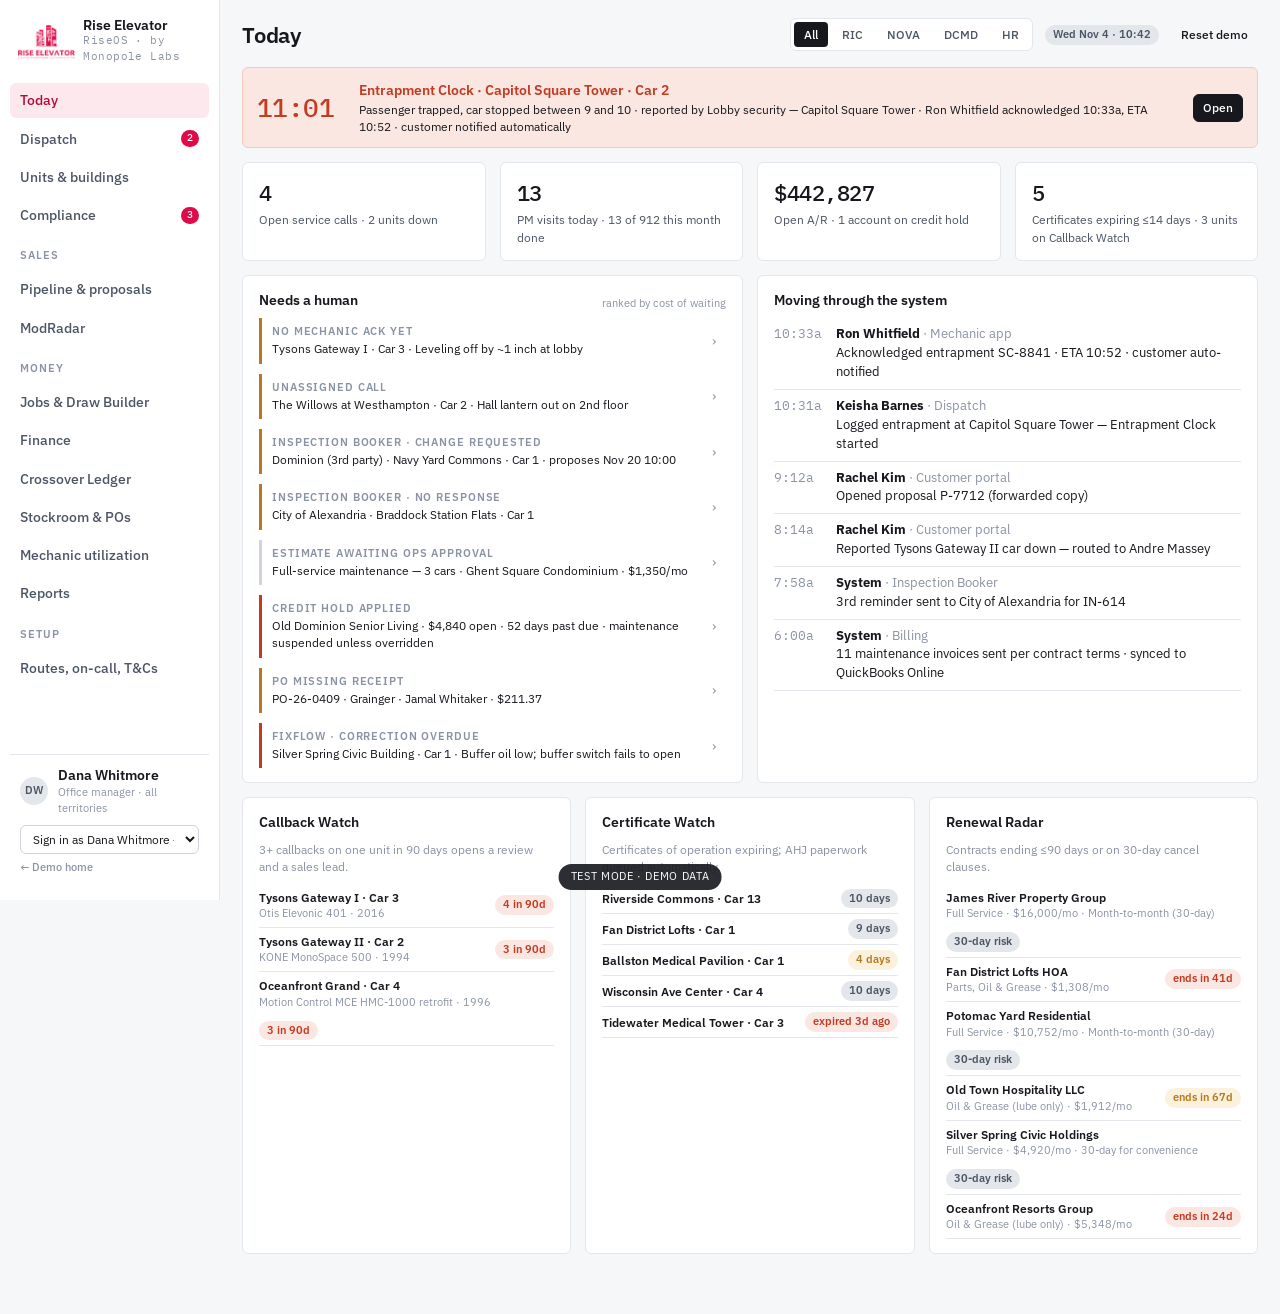
==== backoffice.html @ f3f16a71 "RiseOS demo v2 — Monopole Labs sales demo for Rise Elevator Co-Authored-By: Claude Fable 5.1 <norepl" ====
<!doctype html>
<html lang="en"><head><meta charset="utf-8"><meta name="viewport" content="width=device-width,initial-scale=1,viewport-fit=cover"><meta name="robots" content="noindex,nofollow">
<title>Rise Elevator · Office</title>
<link rel="stylesheet" href="https://fonts.googleapis.com/css2?family=IBM+Plex+Sans:wght@400;500;600&family=IBM+Plex+Mono:wght@400;500&display=swap">
<link rel="stylesheet" href="assets/ui.css">
<style>
/* Layout: left rail + content column. Territory color stripes tell staff whose work they're looking at. */
.app{display:grid;grid-template-columns:220px 1fr;min-height:100%}
.rail{background:var(--panel);border-right:1px solid var(--line);padding:14px 10px;position:sticky;top:0;height:100vh;overflow:auto;display:flex;flex-direction:column;gap:4px}
.rail .logo{display:flex;align-items:center;gap:8px;padding:4px 8px 14px}
.rail .logo img{height:34px}
.rail a{display:flex;align-items:center;gap:8px;padding:7px 10px;border-radius:var(--r);color:var(--ink-2);text-decoration:none;font-weight:500}
.rail a.on{background:var(--brand-soft);color:var(--brand-ink)}
.rail a:hover{background:var(--bg)}
.rail .sec{padding:12px 10px 4px}
.rail .badge{margin-left:auto;background:var(--brand);color:#fff;font-size:10px;padding:1px 6px;border-radius:999px;font-family:var(--mono)}
.rail .me{margin-top:auto;padding:10px;border-top:1px solid var(--line)}
.main{padding:18px max(22px,env(safe-area-inset-right,0px)) 60px 22px;min-width:0}
.top{display:flex;align-items:center;gap:12px;margin-bottom:16px;flex-wrap:wrap}
.top h1{margin-right:auto}
.scope{display:flex;gap:4px;background:var(--panel);border:1px solid var(--line);border-radius:var(--r);padding:3px}
.scope button{border:0;background:none;padding:4px 10px;border-radius:4px;color:var(--ink-2);font-size:12px;font-weight:500}
.scope button.on{background:var(--ink);color:#fff}
.view{display:none}.view.on{display:block}
.alert{display:flex;gap:12px;align-items:center;padding:12px 14px;border-radius:var(--r);background:var(--bad-soft);border:1px solid #F3C9BF}
.alert .clock{font-family:var(--mono);font-size:26px;font-weight:500;color:var(--bad);letter-spacing:-.02em;min-width:90px}
.board{display:grid;grid-template-columns:repeat(4,minmax(0,1fr));gap:12px}
@media(max-width:1100px){.board{grid-template-columns:repeat(2,minmax(0,1fr))}}
.col h4{font-size:12px;text-transform:uppercase;letter-spacing:.06em;color:var(--ink-3);margin-bottom:8px;display:flex;justify-content:space-between}
.call{background:var(--panel);border:1px solid var(--line);border-radius:var(--r);padding:10px 12px;margin-bottom:8px;cursor:pointer}
.call:hover{border-color:var(--ink-3)}
.call .t{font-weight:600;margin:2px 0}
.call.new{animation:pop .5s ease}
@keyframes pop{from{transform:scale(.97);background:var(--brand-soft)}}
.cal{display:grid;grid-template-columns:140px repeat(5,1fr);border:1px solid var(--line);border-radius:var(--r);overflow:hidden;background:var(--panel);font-size:12px}
.cal>div{padding:8px;border-bottom:1px solid var(--line);border-right:1px solid var(--line);min-height:54px}
.cal .hd{background:var(--bg);font-weight:600;color:var(--ink-2)}
.cal .mech{font-weight:600}
.cal .job{display:block;border-radius:4px;padding:3px 6px;margin-bottom:3px;font-size:11px;color:#fff;background:var(--info);white-space:nowrap;overflow:hidden;text-overflow:ellipsis}
.cal .job.pm{background:var(--nova)}.cal .job.cb{background:var(--bad)}.cal .job.mod{background:var(--dcmd)}.cal .job.pto{background:var(--line-2);color:var(--ink-2)}.cal .job.insp{background:var(--warn)}
/* month view */
.mcal{display:grid;grid-template-columns:repeat(7,1fr);gap:4px}
.mcal .dh{font-size:11px;text-transform:uppercase;letter-spacing:.06em;color:var(--ink-3);text-align:center;padding:4px 0}
.mcal .dy{background:var(--panel);border:1px solid var(--line);border-radius:4px;min-height:84px;padding:5px 6px;font-size:11px;cursor:pointer}
.mcal .dy.x{background:transparent;border-color:transparent}
.mcal .dy.today{border-color:var(--brand)}
.mcal .dy .n{font-family:var(--mono);color:var(--ink-3);margin-bottom:3px}
.mcal .dy.sel{box-shadow:0 0 0 2px var(--brand)}
.mcal .ct{display:flex;gap:3px;flex-wrap:wrap}
.mcal .ct span{padding:1px 5px;border-radius:3px;color:#fff;background:var(--nova)}
.mcal .ct span.insp{background:var(--warn)}.mcal .ct span.cb{background:var(--bad)}.mcal .ct span.job{background:var(--dcmd)}
.util td .bar{min-width:90px}
.ledger td.cross{background:var(--warn-soft)}
.score{display:inline-block;min-width:36px;text-align:center;font-family:var(--mono);font-weight:500;padding:2px 6px;border-radius:4px;background:var(--line)}
.score.hi{background:var(--bad-soft);color:var(--bad)}.score.md{background:var(--warn-soft);color:var(--warn)}
.feed li{display:grid;grid-template-columns:52px 1fr;gap:10px;padding:7px 0;border-bottom:1px solid var(--line);font-size:13px}
.feed{list-style:none;margin:0;padding:0}
.sig{font-family:var(--mono);font-size:11px}
.split{display:flex;gap:6px;flex-wrap:wrap}
.split span{font-size:11px;padding:2px 6px;border-radius:4px;background:var(--line)}
.ro{opacity:.55;pointer-events:none}
.q{background:var(--panel);border:1px dashed var(--line-2);border-radius:var(--r);padding:12px;text-align:center;color:var(--ink-3);font-size:13px}
.pipe{display:grid;grid-template-columns:repeat(5,minmax(0,1fr));gap:10px}
@media(max-width:1100px){.pipe{grid-template-columns:repeat(2,minmax(0,1fr))}}
.lead{background:var(--panel);border:1px solid var(--line);border-radius:var(--r);padding:9px 11px;margin-bottom:7px;font-size:12.5px}
.tracklist li{display:grid;grid-template-columns:110px 1fr;gap:8px;font-size:12.5px;padding:4px 0}
.tracklist{list-style:none;padding:0;margin:0}
.phone-chip{font-family:var(--mono);font-size:12px}
.hamb{display:none}
@media(max-width:860px){.app{grid-template-columns:1fr}.rail{position:fixed;left:-240px;width:230px;transition:.2s;z-index:40}.rail.open{left:0}.hamb{display:inline-flex}.main{padding-left:max(16px,env(safe-area-inset-left,0px))}}
</style></head><body>
<div class="app">
<nav class="rail" id="rail">
  <div class="logo"><img src="assets/rise-logo.png" alt="Rise Elevator"><div><div style="font-weight:600;line-height:1.1">Rise Elevator</div><div class="monopole">RiseOS · by Monopole Labs</div></div></div>
  <a href="#today" data-v="today">Today</a>
  <a href="#dispatch" data-v="dispatch">Dispatch <span class="badge" id="b-dispatch"></span></a>
  <a href="#service" data-v="service">Units & buildings</a>
  <a href="#compliance" data-v="compliance">Compliance <span class="badge" id="b-comp"></span></a>
  <div class="sec eyebrow">Sales</div>
  <a href="#sales" data-v="sales">Pipeline & proposals</a>
  <a href="#modradar" data-v="modradar">ModRadar</a>
  <div class="sec eyebrow">Money</div>
  <a href="#projects" data-v="projects">Jobs & Draw Builder</a>
  <a href="#finance" data-v="finance">Finance</a>
  <a href="#crossover" data-v="crossover">Crossover Ledger</a>
  <a href="#stockroom" data-v="stockroom">Stockroom & POs</a>
  <a href="#utilization" data-v="utilization">Mechanic utilization</a>
  <a href="#reports" data-v="reports">Reports</a>
  <div class="sec eyebrow">Setup</div>
  <a href="#settings" data-v="settings">Routes, on-call, T&amp;Cs</a>
  <div class="me"><div class="row"><span class="avatar" id="me-av">DW</span><div class="grow"><div style="font-weight:600" id="me-name">Dana Whitmore</div><div class="xs faint" id="me-role">Office manager · all territories</div></div></div>
    <select id="me-sel" style="margin-top:8px;font-size:12px;padding:5px 8px"></select>
    <a href="index.html" class="xs" style="padding:6px 0 0;color:var(--ink-3)">← Demo home</a>
  </div>
</nav>
<main class="main">
  <div class="top">
    <button class="btn sm hamb" onclick="document.getElementById('rail').classList.toggle('open')">☰</button>
    <h1 id="title">Today</h1>
    <div class="scope" id="scope"></div>
    <span class="pill" id="clock">Wed Nov 4 · 10:42</span>
    <button class="btn sm ghost" onclick="RISE.reset();location.reload()" title="Reset demo data">Reset demo</button>
  </div>
  <section class="view" id="v-today"></section>
  <section class="view" id="v-dispatch"></section>
  <section class="view" id="v-service"></section>
  <section class="view" id="v-compliance"></section>
  <section class="view" id="v-sales"></section>
  <section class="view" id="v-modradar"></section>
  <section class="view" id="v-projects"></section>
  <section class="view" id="v-finance"></section>
  <section class="view" id="v-crossover"></section>
  <section class="view" id="v-stockroom"></section>
  <section class="view" id="v-utilization"></section>
  <section class="view" id="v-reports"></section>
  <section class="view" id="v-settings"></section>
</main>
</div>
<div class="testmode">Test mode · demo data</div>
<div class="toast" id="toast"></div>
<div id="modal"></div>
<script src="assets/data.js"></script>
<script>
(function(){
var db=RISE.db, $=function(s){return document.querySelector(s)}, money=RISE.money, fd=RISE.fmtDate, ft=RISE.fmtTime;
var me=db.office[2], scope='ALL';
function esc(s){return String(s==null?'':s).replace(/[&<>"]/g,function(c){return{'&':'&amp;','<':'&lt;','>':'&gt;','"':'&quot;'}[c]})}
function toast(m){var t=$('#toast');t.textContent=m;t.classList.add('show');clearTimeout(t._x);t._x=setTimeout(function(){t.classList.remove('show')},2600)}
function tp(id){return '<span class="pill '+id+'">'+id+'</span>'}
function inScope(t){ if(me.scope!=='ALL' && me.scope.indexOf(t)<0) return false; return scope==='ALL'||scope===t }
function allowed(){ return me.scope==='ALL'?db.territories.map(function(t){return t.id}):me.scope }
function mech(id){var m=RISE.mech(id);return m?m.name:'Unassigned'}
function ulabel(id){return RISE.unitLabel(id)}
function pri(p){return p==='entrapment'?'<span class="pill bad">Entrapment</span>':p==='down'?'<span class="pill warn">Unit down</span>':'<span class="pill">Routine</span>'}
function modal(html){$('#modal').innerHTML='<div class="modal-bg" onclick="if(event.target===this)closeModal()"><div class="modal">'+html+'</div></div>'}
window.closeModal=function(){$('#modal').innerHTML=''};

/* ---------- user + scope ---------- */
function renderMe(){
  var s=$('#me-sel'); s.innerHTML=db.office.map(function(u){return '<option value="'+u.id+'"'+(u.id===me.id?' selected':'')+'>Sign in as '+esc(u.name)+' — '+esc(u.role)+'</option>'}).join('');
  s.onchange=function(){me=RISE.user(this.value);scope='ALL';renderMe();renderAll()};
  $('#me-av').textContent=me.name.split(' ').map(function(x){return x[0]}).join('');$('#me-name').textContent=me.name;
  $('#me-role').textContent=me.role+' · '+(me.scope==='ALL'?'all territories':me.scope.join(', ')+' only');
  var sc=$('#scope'); var ts=allowed();
  sc.innerHTML=(ts.length>1?'<button class="'+(scope==='ALL'?'on':'')+'" data-s="ALL">All</button>':'')+ts.map(function(t){return '<button class="'+(scope===t?'on':'')+'" data-s="'+t+'">'+t+'</button>'}).join('');
  sc.querySelectorAll('button').forEach(function(b){b.onclick=function(){scope=b.dataset.s;renderMe();renderAll()}});
}

/* ---------- TODAY ---------- */
function clockFor(call){ var rec=call.received.split('T')[1].split(':'); var m=(+rec[0])*60+(+rec[1]); var secs=(10*60+42-m)*60+tick; var mm=Math.floor(secs/60),ss=secs%60; return (mm<10?'0':'')+mm+':'+(ss<10?'0':'')+ss; }
var tick=0;
function renderToday(){
  var calls=db.calls.filter(function(c){return inScope(c.territory)});
  var ent=calls.filter(function(c){return c.priority==='entrapment'&&c.status!=='complete'});
  var open=calls.filter(function(c){return c.status!=='complete'});
  var down=db.units.filter(function(u){return u.status==='down'&&inScope(u.territory)});
  var pmToday=db.visits.filter(function(v){return v.date===RISE.today&&inScope(v.territory)});
  var pmMonth=db.visits.filter(function(v){return inScope(v.territory)});
  var done=pmMonth.filter(function(v){return v.status==='complete'}).length;
  var ar=db.invoices.filter(function(i){return i.status!=='Paid'&&inScope(i.territory)}).reduce(function(s,i){return s+i.amount},0);
  var holds=db.customers.filter(function(c){return c.creditHold&&!c.holdOverride&&inScope(c.territory)});
  var cb=db.units.filter(function(u){return u.callbacks90>=3&&inScope(u.territory)});
  var certs=db.units.filter(function(u){return RISE.daysBetween(RISE.today,u.certExpires)<=14&&inScope(u.territory)});
  var h='';
  ent.forEach(function(c){ h+='<div class="alert" style="margin-bottom:14px"><div class="clock" id="clk-'+c.id+'">'+clockFor(c)+'</div><div class="grow"><div style="font-weight:600;color:var(--bad)">Entrapment Clock · '+esc(ulabel(c.unit))+'</div><div class="small">'+esc(c.summary)+' · reported by '+esc(c.reportedBy)+' · '+mech(c.assigned)+' '+(c.ack?'acknowledged '+ft(c.ack)+', ETA '+c.eta:'<b>has not acknowledged</b>')+' · customer notified automatically</div></div><button class="btn sm dark" onclick="openCall(\''+c.id+'\')">Open</button></div>'});
  h+='<div class="grid g4" style="margin-bottom:14px">'
   +'<div class="card stat"><span class="v">'+open.length+'</span><span class="l">Open service calls · '+down.length+' unit'+(down.length===1?'':'s')+' down</span></div>'
   +'<div class="card stat"><span class="v">'+pmToday.length+'</span><span class="l">PM visits today · '+done+' of '+pmMonth.length+' this month done</span></div>'
   +'<div class="card stat"><span class="v">'+money(ar)+'</span><span class="l">Open A/R · '+holds.length+' account'+(holds.length===1?'':'s')+' on credit hold</span></div>'
   +'<div class="card stat"><span class="v">'+certs.length+'</span><span class="l">Certificates expiring ≤14 days · '+cb.length+' units on Callback Watch</span></div></div>';
  h+='<div class="grid g2"><div class="card"><div class="row between"><h3>Needs a human</h3><span class="xs faint">ranked by cost of waiting</span></div><div class="stack">';
  var needs=[];
  open.filter(function(c){return c.status==='new'||c.status==='awaiting ack'}).forEach(function(c){needs.push({k:c.status==='new'?'Unassigned call':'No mechanic ack yet',t:ulabel(c.unit)+' · '+c.summary,a:'openCall(\''+c.id+'\')',p:c.priority==='routine'?'warn':'bad'})});
  db.inspections.filter(function(i){return i.status==='No response'||i.status==='Change requested'}).forEach(function(i){if(inScope(RISE.unit(i.unit).territory))needs.push({k:'Inspection Booker · '+i.status,t:RISE.ahj(i.ahj).name+' · '+ulabel(i.unit)+(i.counter?' · proposes '+fd(i.counter)+' '+i.counter.slice(11):''),a:'go(\'compliance\')',p:'warn'})});
  db.proposals.filter(function(p){return p.status==='Pending ops approval'}).forEach(function(p){if(inScope(p.territory))needs.push({k:'Estimate awaiting ops approval',t:p.title+' · '+RISE.cust(p.customer).name+' · '+money(p.amount)+(p.monthly?'/mo':''),a:'go(\'sales\')',p:'info'})});
  holds.forEach(function(c){needs.push({k:'Credit hold applied',t:c.name+' · '+money(c.balance)+' open · '+c.daysPastDue+' days past due · maintenance suspended unless overridden',a:'go(\'finance\')',p:'bad'})});
  db.pos.filter(function(p){return p.status==='Needs receipt'}).forEach(function(p){needs.push({k:'PO missing receipt',t:p.id+' · '+p.vendor+' · '+mech(p.issuedTo)+' · '+money(p.amount,1),a:'go(\'stockroom\')',p:'warn'})});
  db.findings.filter(function(f){return f.status==='Overdue'}).forEach(function(f){needs.push({k:'FixFlow · correction overdue',t:ulabel(f.unit)+' · '+f.item,a:'go(\'compliance\')',p:'bad'})});
  needs.slice(0,8).forEach(function(n){h+='<div class="row stripe '+n.p+'" style="padding:6px 10px;cursor:pointer" onclick="'+n.a+'"><div class="grow"><div class="xs eyebrow">'+esc(n.k)+'</div><div class="small">'+esc(n.t)+'</div></div><span class="faint">›</span></div>'});
  h+='</div></div><div class="card"><h3>Moving through the system</h3><ul class="feed">'+db.activity.slice(0,9).map(function(a){return '<li><span class="faint num">'+ft(a.t)+'</span><span><b>'+esc(a.who)+'</b> <span class="faint">· '+esc(a.where)+'</span><br>'+esc(a.what)+'</span></li>'}).join('')+'</ul></div></div>';
  h+='<div class="grid g3" style="margin-top:14px">'
   +'<div class="card"><h3>Callback Watch</h3><p class="hint" style="margin-bottom:8px">3+ callbacks on one unit in 90 days opens a review and a sales lead.</p>'+(cb.length?cb.map(function(u){return '<div class="row between" style="padding:5px 0;border-bottom:1px solid var(--line)"><div><div class="small" style="font-weight:600">'+esc(ulabel(u.id))+'</div><div class="xs faint">'+u.make+' '+u.model+' · '+u.year+'</div></div><span class="pill bad">'+u.callbacks90+' in 90d</span></div>'}).join(''):'<div class="q">Nothing on watch</div>')+'</div>'
   +'<div class="card"><h3>Certificate Watch</h3><p class="hint" style="margin-bottom:8px">Certificates of operation expiring; AHJ paperwork queued automatically.</p>'+certs.map(function(u){var n=RISE.daysBetween(RISE.today,u.certExpires);return '<div class="row between" style="padding:5px 0;border-bottom:1px solid var(--line)"><div class="small" style="font-weight:600">'+esc(ulabel(u.id))+'</div><span class="pill '+(n<0?'bad':n<7?'warn':'')+'">'+(n<0?'expired '+(-n)+'d ago':n+' days')+'</span></div>'}).join('')+'</div>'
   +'<div class="card"><h3>Renewal Radar</h3><p class="hint" style="margin-bottom:8px">Contracts ending ≤90 days or on 30-day cancel clauses.</p>'+db.contracts.filter(function(c){return inScope(c.territory)&&(RISE.daysBetween(RISE.today,c.end)<=90||c.cancelClause!=='None')}).slice(0,6).map(function(c){var n=RISE.daysBetween(RISE.today,c.end);return '<div class="row between" style="padding:5px 0;border-bottom:1px solid var(--line)"><div><div class="small" style="font-weight:600">'+esc(RISE.cust(c.customer).name)+'</div><div class="xs faint">'+c.type+' · '+money(c.monthly)+'/mo'+(c.cancelClause!=='None'?' · '+c.cancelClause:'')+'</div></div><span class="pill '+(n<=45?'bad':n<=90?'warn':'')+'">'+(n<=90?'ends in '+n+'d':'30-day risk')+'</span></div>'}).join('')+'</div></div>';
  $('#v-today').innerHTML=h;
}
setInterval(function(){tick++;db.calls.forEach(function(c){var e=document.getElementById('clk-'+c.id);if(e)e.textContent=clockFor(c)})},1000);

/* ---------- DISPATCH ---------- */
window.openCall=function(id){
  var c=RISE.find('calls',id); var u=c.unit?RISE.unit(c.unit):null; var cover=c.unit?RISE.coverFor(c.unit,c.afterHours):null;
  var ms=db.mechanics.filter(function(m){return m.territory===c.territory});
  modal('<div class="row between"><h2>'+c.id+' '+pri(c.priority)+'</h2><button class="btn sm ghost" onclick="closeModal()">✕</button></div>'
  +'<p style="margin:8px 0 12px;font-weight:600">'+esc(u?ulabel(u.id):(c.building||'New location'))+'</p>'
  +'<dl class="kv"><dt>Reported</dt><dd>'+esc(c.reportedBy)+' via '+esc(c.source)+' at '+ft(c.received)+(c.contact?' · '+esc(c.contact):'')+'</dd><dt>Issue</dt><dd>'+esc(c.summary)+'</dd>'
  +(u?'<dt>Unit</dt><dd>'+u.make+' '+u.model+' · '+u.type+' · '+u.year+' · '+u.stops+' stops · state ID '+u.stateId+'</dd>':'')
  +'<dt>Routing</dt><dd>'+(c.assigned?mech(c.assigned)+' <span class="faint">('+esc(c.assignReason||(cover?cover.why:'manual'))+')</span>':'Not assigned')+'</dd>'
  +'<dt>Mechanic ack</dt><dd>'+(c.ack?'Acknowledged '+ft(c.ack)+' · ETA '+c.eta+' · customer texted automatically':'<span class="pill warn">Waiting</span> office is alerted if no reply in 5 min')+'</dd>'
  +'<dt>Billing</dt><dd>'+(c.billable?'Billable — outside contract coverage':'Covered under maintenance agreement')+(c.afterHours?' · after-hours overtime rules apply':'')+'</dd></dl>'
  +'<div class="row" style="margin-top:14px"><select id="asg" style="max-width:260px">'+ms.map(function(m){return '<option value="'+m.id+'"'+(m.id===c.assigned?' selected':'')+'>'+esc(m.name)+(m.status==='pto'?' (PTO)':'')+'</option>'}).join('')+'</select><button class="btn primary" onclick="assign(\''+c.id+'\')">Dispatch &amp; text mechanic</button>'+(c.status!=='complete'?'<button class="btn" onclick="closeCall(\''+c.id+'\')">Mark complete</button>':'')+'</div>');
};
window.assign=function(id){var c=RISE.find('calls',id);c.assigned=$('#asg').value;c.status='awaiting ack';c.assignReason='Dispatcher';RISE.log(me.name,'Dispatch','Dispatched '+id+' to '+mech(c.assigned)+' — SMS sent, waiting on ack');RISE.save();closeModal();toast('Texted '+mech(c.assigned)+' · waiting for ack + ETA');renderAll()};
window.closeCall=function(id){var c=RISE.find('calls',id);c.status='complete';var u=RISE.unit(c.unit);if(u){u.status='running';u.callbacks90++}RISE.log(me.name,'Dispatch',id+' closed · unit back in service · customer emailed completion');RISE.save();closeModal();renderAll()};
function callCard(c){return '<div class="call stripe '+c.territory+(c.isNew?' new':'')+'" onclick="openCall(\''+c.id+'\')"><div class="row between">'+pri(c.priority)+'<span class="xs faint num">'+ft(c.received)+'</span></div><div class="t small">'+esc(c.unit?ulabel(c.unit):(c.building||'New location'))+'</div><div class="xs muted">'+esc(c.summary)+'</div><div class="row between" style="margin-top:6px"><span class="xs">'+(c.assigned?'<span class="avatar" style="width:20px;height:20px;font-size:9px">'+RISE.mech(c.assigned).initials+'</span> '+mech(c.assigned):'<span class="pill warn">Unassigned</span>')+'</span><span class="xs faint">'+esc(c.source)+'</span></div></div>'}
function renderDispatch(){
  var calls=db.calls.filter(function(c){return inScope(c.territory)});
  var cols=[['New',function(c){return c.status==='new'}],['Dispatched · awaiting ack',function(c){return c.status==='awaiting ack'}],['En route / on site',function(c){return c.status==='en route'||c.status==='on site'}],['Completed today',function(c){return c.status==='complete'}]];
  var h='<div class="row between" style="margin-bottom:12px"><div class="row"><button class="btn primary" onclick="quickIntake()">+ New request (call / text / email)</button><span class="hint">Website and portal requests land here on their own.</span></div><div class="row"><span class="pill">'+calls.filter(function(c){return c.status!=='complete'}).length+' open</span></div></div>';
  h+='<div class="board">'+cols.map(function(col){var cs=calls.filter(col[1]);return '<div class="col"><h4>'+col[0]+'<span>'+cs.length+'</span></h4>'+(cs.length?cs.map(callCard).join(''):'<div class="q">—</div>')+'</div>'}).join('')+'</div>';
  // calendar week
  var days=['2026-11-02','2026-11-03','2026-11-04','2026-11-05','2026-11-06'];
  var ms=db.mechanics.filter(function(m){return inScope(m.territory)});
  h+='<div class="row between" style="margin:22px 0 10px"><h2>This week by mechanic</h2><div class="row small"><span class="job pm" style="padding:2px 6px;border-radius:4px;color:#fff;background:var(--nova)">PM route</span><span style="padding:2px 6px;border-radius:4px;color:#fff;background:var(--bad)">Callback</span><span style="padding:2px 6px;border-radius:4px;color:#fff;background:var(--dcmd)">Job</span><span style="padding:2px 6px;border-radius:4px;color:#fff;background:var(--warn)">Inspection</span><span style="padding:2px 6px;border-radius:4px;background:var(--line-2)">PTO</span></div></div>';
  h+='<div class="tbl"><div class="cal" style="min-width:860px"><div class="hd">Mechanic · est. hrs</div>'+days.map(function(dd){return '<div class="hd">'+fd(dd,{weekday:'short',month:'short',day:'numeric'})+(dd===RISE.today?' <span class="pill brand">today</span>':'')+'</div>'}).join('');
  ms.forEach(function(m){
    var wk=db.visits.filter(function(v){return v.mechanic===m.id&&days.indexOf(v.date)>-1}).reduce(function(s,v){return s+v.estHours},0);
    var jobsM=db.jobs.filter(function(j){return j.crew.indexOf(m.id)>-1&&j.status.indexOf('progress')>-1});
    var est=wk+jobsM.length*24;
    h+='<div><div class="mech">'+esc(m.name)+'</div><div class="xs faint">'+m.title+' · '+tp(m.territory)+'</div><div class="xs num" style="margin-top:4px">'+est.toFixed(1)+' / 40 hrs</div><div class="bar" style="margin-top:3px"><i class="'+(est>40?'bad':'ok')+'" style="width:'+Math.min(100,est/40*100)+'%"></i></div></div>';
    days.forEach(function(dd){
      var items='';
      if(m.ptoDates.indexOf(dd)>-1){items+='<span class="job pto">PTO · covered by '+mech(m.coveredBy).split(' ')[0]+'</span>'}
      db.visits.filter(function(v){return v.mechanic===m.id&&v.date===dd}).forEach(function(v){items+='<span class="job pm" title="'+esc(ulabel(v.unit))+'">'+esc(RISE.bldg(v.building).name)+' · '+v.estHours+'h</span>'});
      db.calls.filter(function(c){return c.assigned===m.id&&c.received.slice(0,10)===dd}).forEach(function(c){items+='<span class="job cb">'+(c.priority==='entrapment'?'ENTRAPMENT · ':'CB · ')+esc(RISE.bldg(c.building).name)+'</span>'});
      db.inspections.filter(function(i){return i.mechanic===m.id&&i.confirmed&&i.confirmed.slice(0,10)===dd}).forEach(function(i){items+='<span class="job insp">'+i.test+' · '+esc(RISE.ahj(i.ahj).name)+'</span>'});
      jobsM.forEach(function(j){ if(m.ptoDates.indexOf(dd)<0) items+='<span class="job mod">'+esc(j.id)+' · '+esc(RISE.bldg(j.building).name)+'</span>'});
      h+='<div>'+items+'</div>';
    });
  });
  h+='</div></div>';
  // month view
  h+=monthView();
  // on-call
  var oc=db.onCall.filter(function(o){return o.weekOf==='2026-11-02'&&inScope(o.territory)});
  h+='<div class="card" style="margin-top:16px"><div class="row between"><h3>On call this week · after-hours callbacks auto-route here</h3><a href="#settings" class="small">Edit rotation</a></div><div class="grid g4">'+oc.map(function(o){return '<div class="stripe '+o.territory+'" style="padding:4px 10px"><div class="xs eyebrow">'+RISE.terr(o.territory).name+'</div><div class="small"><b>'+mech(o.primary)+'</b> primary</div><div class="xs muted">'+mech(o.backup)+' backup · '+o.window+'</div></div>'}).join('')+'</div></div>';
  $('#v-dispatch').innerHTML=h;
  db.calls.forEach(function(c){c.isNew=false});
}
var mv={y:2026,m:10,sel:null,mech:'ALL'};
window.mvNav=function(n){mv.m+=n;if(mv.m>11){mv.m=0;mv.y++}if(mv.m<0){mv.m=11;mv.y--}mv.sel=null;renderDispatch()};
window.mvSel=function(d){mv.sel=mv.sel===d?null:d;renderDispatch()};
window.mvMech=function(v){mv.mech=v;renderDispatch()};
function monthView(){
  var first=new Date(mv.y,mv.m,1),dim=new Date(mv.y,mv.m+1,0).getDate(),pad=first.getDay();
  var label=first.toLocaleDateString('en-US',{month:'long',year:'numeric'});
  var ms=db.mechanics.filter(function(m){return inScope(m.territory)});
  function dayItems(dd){var out=[];
    db.visits.forEach(function(v){if(v.date===dd&&inScope(v.territory)&&(mv.mech==='ALL'||v.mechanic===mv.mech))out.push({k:'pm',t:RISE.bldg(v.building).name+' · '+RISE.unit(v.unit).name+' · '+mech(v.mechanic)+' · '+v.estHours+'h',h:v.estHours})});
    db.inspections.forEach(function(i){if(i.confirmed&&i.confirmed.slice(0,10)===dd&&(mv.mech==='ALL'||i.mechanic===mv.mech))out.push({k:'insp',t:i.test+' · '+RISE.ahj(i.ahj).name+' · '+ulabel(i.unit)+' · '+mech(i.mechanic),h:2})});
    db.calls.forEach(function(c){if(c.received.slice(0,10)===dd&&inScope(c.territory)&&(mv.mech==='ALL'||c.assigned===mv.mech))out.push({k:'cb',t:(c.priority==='entrapment'?'ENTRAPMENT':'Callback')+' · '+ulabel(c.unit)+' · '+mech(c.assigned),h:2.5})});
    db.jobs.forEach(function(j){if(dd>=j.start&&dd<=j.end&&inScope(j.territory)&&new Date(dd+'T12:00').getDay()%6&&(mv.mech==='ALL'||j.crew.indexOf(mv.mech)>-1))out.push({k:'job',t:j.id+' · '+j.name+' · crew '+j.crew.map(function(x){return mech(x).split(' ')[0]}).join(', '),h:8*j.crew.length})});
    return out}
  var totalH=0,cells='';
  for(var i=0;i<pad;i++)cells+='<div class="dy x"></div>';
  for(var dn=1;dn<=dim;dn++){var dd=mv.y+'-'+(mv.m<9?'0':'')+(mv.m+1)+'-'+(dn<10?'0':'')+dn;var it=dayItems(dd);var cnt={pm:0,insp:0,cb:0,job:0};it.forEach(function(x){cnt[x.k]++;totalH+=x.h});
    cells+='<div class="dy'+(dd===RISE.today?' today':'')+(mv.sel===dd?' sel':'')+'" onclick="mvSel(\''+dd+'\')"><div class="n">'+dn+'</div><div class="ct">'+(cnt.pm?'<span>'+cnt.pm+' PM</span>':'')+(cnt.insp?'<span class="insp">'+cnt.insp+' test</span>':'')+(cnt.cb?'<span class="cb">'+cnt.cb+' CB</span>':'')+(cnt.job?'<span class="job">'+cnt.job+' job</span>':'')+'</div></div>'}
  var cap=ms.filter(function(m){return mv.mech==='ALL'||m.id===mv.mech}).length*8*[].concat.apply([],Array(dim)).length; cap=0;for(var k=1;k<=dim;k++){var dw=new Date(mv.y,mv.m,k).getDay();if(dw%6)cap+=8}cap*=ms.filter(function(m){return mv.mech==='ALL'||m.id===mv.mech}).length;
  var h='<div class="row between" style="margin:22px 0 10px"><div class="row"><h2>Month view</h2><button class="btn sm" onclick="mvNav(-1)">‹</button><b style="min-width:140px;text-align:center">'+label+'</b><button class="btn sm" onclick="mvNav(1)">›</button></div><div class="row"><select style="width:auto;padding:5px 8px;font-size:12px" onchange="mvMech(this.value)"><option value="ALL">All mechanics</option>'+ms.map(function(m){return '<option value="'+m.id+'"'+(mv.mech===m.id?' selected':'')+'>'+esc(m.name)+'</option>'}).join('')+'</select><span class="pill">'+totalH.toFixed(0)+' h loaded · '+cap+' h capacity · '+(cap?Math.round(totalH/cap*100):0)+'%</span></div></div>';
  h+='<div class="mcal">'+['Sun','Mon','Tue','Wed','Thu','Fri','Sat'].map(function(x){return '<div class="dh">'+x+'</div>'}).join('')+cells+'</div>';
  if(mv.sel){var it=dayItems(mv.sel);h+='<div class="card" style="margin-top:10px"><div class="row between"><h3>'+fd(mv.sel,{weekday:'long',month:'long',day:'numeric'})+'</h3><span class="xs faint">'+it.length+' items</span></div>'+(it.length?it.map(function(x){return '<div class="small stripe '+(x.k==='cb'?'bad':x.k==='insp'?'warn':x.k==='job'?'DCMD':'NOVA')+'" style="padding:4px 10px;margin-bottom:4px">'+esc(x.t)+'</div>'}).join(''):'<div class="q">Nothing scheduled</div>')+'</div>'}
  return h;
}
window.quickIntake=function(){
  var us=db.units.filter(function(u){return inScope(u.territory)});
  modal('<div class="row between"><h2>New service request</h2><button class="btn sm ghost" onclick="closeModal()">✕</button></div><p class="hint" style="margin:6px 0 14px">Type a building name; the unit list narrows. Routing picks the route mechanic, their PTO coverage, or the on-call mechanic after hours.</p>'
  +'<div class="stack"><div class="field"><label>Unit</label><select id="qi-unit">'+us.map(function(u){return '<option value="'+u.id+'">'+esc(ulabel(u.id))+' — '+u.make+'</option>'}).join('')+'</select></div>'
  +'<div class="grid g2"><div class="field"><label>Caller</label><input id="qi-name" value="Front desk"></div><div class="field"><label>Source</label><select id="qi-src"><option>Phone</option><option>Text</option><option>Email</option><option>Answering service</option></select></div></div>'
  +'<div class="field"><label>What\'s wrong</label><input id="qi-sum" placeholder="e.g. Car 2 stuck at lobby, doors open"></div>'
  +'<div class="row"><label class="chip"><input type="radio" name="qi-p" value="routine" checked> Routine</label><label class="chip"><input type="radio" name="qi-p" value="down"> Unit down</label><label class="chip" style="border-color:var(--bad)"><input type="radio" name="qi-p" value="entrapment"> Entrapment</label><label class="chip"><input type="checkbox" id="qi-ah"> After hours</label></div>'
  +'<div class="row" style="justify-content:flex-end"><button class="btn primary" onclick="submitIntake()">Create &amp; auto-route</button></div></div>');
};
window.submitIntake=function(){var p=document.querySelector('input[name=qi-p]:checked').value;var c=RISE.createRequest({unit:$('#qi-unit').value,name:$('#qi-name').value,source:$('#qi-src').value,summary:$('#qi-sum').value||'Service requested',priority:p,afterHours:$('#qi-ah').checked});closeModal();toast((c.assigned?'Routed to '+mech(c.assigned)+' — SMS sent':'Created — needs a mechanic'));renderAll();go('dispatch')};

/* ---------- SERVICE (units) ---------- */
window.openUnit=function(id){
  var u=RISE.unit(id),b=RISE.bldg(u.building),c=RISE.cust(u.customer);var con=db.contracts.filter(function(x){return x.units.indexOf(id)>-1})[0];
  var logs=db.mcp.filter(function(m){return m.unit===id});var vs=db.visits.filter(function(v){return v.unit===id});var fl=db.findings.filter(function(f){return f.unit===id});
  modal('<div class="row between"><h2>'+esc(b.name)+' · '+esc(u.name)+'</h2><button class="btn sm ghost" onclick="closeModal()">✕</button></div><div class="row small muted" style="margin:4px 0 12px">'+esc(c.name)+' · '+esc(b.address)+', '+esc(b.city)+' · '+tp(u.territory)+' · AHJ: '+esc(RISE.ahj(u.ahj).name)+'</div>'
  +'<div class="grid g2"><dl class="kv"><dt>State ID</dt><dd class="num">'+u.stateId+'</dd><dt>Equipment</dt><dd>'+u.make+' '+u.model+'<br><span class="faint">'+u.type+' · installed '+u.year+' · '+u.stops+' stops · '+u.capacity+' lb · '+u.speed+' fpm</span></dd><dt>Contract</dt><dd>'+(con?con.type+' · '+con.id+' · '+money(con.perUnit)+'/mo':'<span class="pill warn">No contract</span>')+'</dd><dt>Status</dt><dd>'+(u.status==='down'?'<span class="pill bad">Down</span>':u.status==='restricted'?'<span class="pill warn">Restricted use</span>':'<span class="pill ok">Running</span>')+'</dd></dl>'
  +'<dl class="kv"><dt>Cat 1 due</dt><dd>'+fd(u.cat1Due,{month:'short',day:'numeric',year:'numeric'})+'</dd>'+(u.cat5Due?'<dt>Cat 5 due</dt><dd>'+u.cat5Due+'</dd>':'<dt>Cat 3 due</dt><dd>'+u.cat3Due+'</dd>')+'<dt>Certificate</dt><dd>expires '+fd(u.certExpires,{month:'short',day:'numeric',year:'numeric'})+'</dd><dt>Callbacks 90d</dt><dd>'+u.callbacks90+(u.callbacks90>=3?' <span class="pill bad">Callback Watch</span>':'')+'</dd><dt>ModRadar</dt><dd><span class="score '+(u.modScore>65?'hi':u.modScore>40?'md':'')+'">'+u.modScore+'</span> '+(u.obsolete.length?'obsolete: '+u.obsolete.join(', '):'')+'</dd></dl></div>'
  +'<h3 style="margin:16px 0 6px">MCP Log <span class="faint small">(digital Maintenance Control Program — on-site record, A17.1 8.6.1.2)</span></h3><div class="tbl"><table><tr><th>Date</th><th>By</th><th>Task</th><th>Result</th></tr>'+(logs.length?logs:[{date:vs[0]?vs[0].date:'—',by:vs[0]?vs[0].mechanic:'',task:'Monthly PM per route — '+(vs[0]?vs[0].kind:''),result:'Scheduled'}]).map(function(l){return '<tr><td class="num">'+l.date+'</td><td>'+esc(mech(l.by))+'</td><td>'+esc(l.task)+'</td><td>'+esc(l.result)+'</td></tr>'}).join('')+'</table></div>'
  +(fl.length?'<h3 style="margin:14px 0 6px">Open findings (FixFlow)</h3>'+fl.map(function(f){return '<div class="small stripe warn" style="padding:4px 10px">'+esc(f.item)+' · correct by '+fd(f.correctBy)+' · '+f.status+'</div>'}).join(''):'')
  +'<div class="row" style="margin-top:14px"><button class="btn" onclick="toast(\'PlateScan: point the mechanic app at the data plate; make, model, serial and capacity fill in\')">PlateScan data plate</button><button class="btn" onclick="toast(\'Service history exported as PDF for the customer portal\')">Export history</button></div>');
};
function renderService(){
  var bs=db.buildings.filter(function(b){return inScope(b.territory)});
  var h='<div class="row between" style="margin-bottom:12px"><input id="svc-q" placeholder="Search building, customer, state ID, make…" style="max-width:380px" oninput="filterUnits(this.value)"><span class="hint">'+db.units.filter(function(u){return inScope(u.territory)}).length+' units · '+bs.length+' buildings</span></div><div id="svc-list">';
  h+=unitTable('');h+='</div>';$('#v-service').innerHTML=h;
}
function unitTable(q){q=(q||'').toLowerCase();var rows=db.units.filter(function(u){if(!inScope(u.territory))return false;var b=RISE.bldg(u.building),c=RISE.cust(u.customer);return !q||(b.name+' '+c.name+' '+u.stateId+' '+u.make+' '+u.model+' '+b.city).toLowerCase().indexOf(q)>-1});
  return '<div class="card tbl"><table><tr><th>Building · unit</th><th>Customer</th><th>Equipment</th><th>Contract</th><th>Cat 1</th><th>Cert</th><th>Status</th><th class="num">ModRadar</th></tr>'+rows.map(function(u){var b=RISE.bldg(u.building),c=RISE.cust(u.customer);var con=db.contracts.filter(function(x){return x.units.indexOf(u.id)>-1})[0];var cn=RISE.daysBetween(RISE.today,u.certExpires);return '<tr style="cursor:pointer" onclick="openUnit(\''+u.id+'\')"><td><b>'+esc(b.name)+'</b> · '+u.name+'<br><span class="xs faint">'+esc(b.city)+' · '+tp(u.territory)+'</span></td><td>'+esc(c.name)+'</td><td>'+u.make+' '+u.model+'<br><span class="xs faint">'+u.type+' · '+u.year+'</span></td><td class="small">'+(con?con.type:'<span class="pill warn">None</span>')+'</td><td class="num">'+fd(u.cat1Due)+'</td><td>'+(cn<=14?'<span class="pill '+(cn<0?'bad':'warn')+'">'+(cn<0?'expired':cn+'d')+'</span>':'<span class="xs faint num">'+fd(u.certExpires)+'</span>')+'</td><td>'+(u.status==='down'?'<span class="pill bad">Down</span>':u.status==='restricted'?'<span class="pill warn">Restricted</span>':'<span class="pill ok">Running</span>')+(u.callbacks90>=3?' <span class="pill bad">CB×'+u.callbacks90+'</span>':'')+'</td><td class="num"><span class="score '+(u.modScore>65?'hi':u.modScore>40?'md':'')+'">'+u.modScore+'</span></td></tr>'}).join('')+'</table></div>'}
window.filterUnits=function(q){$('#svc-list').innerHTML=unitTable(q)};

/* ---------- COMPLIANCE ---------- */
window.ackChange=function(id,accept){var i=RISE.find('inspections',id);if(accept){i.confirmed=i.counter;i.status='Confirmed';RISE.log(me.name,'Inspection Booker','Accepted '+RISE.ahj(i.ahj).name+' counter-proposal for '+i.id+' · mechanic calendar updated, customer notified')}else{i.status='Awaiting AHJ';i.counter=null;RISE.log(me.name,'Inspection Booker','Declined counter for '+i.id+' — new options sent')}RISE.save();renderAll();toast(accept?'Confirmed and added to '+mech(i.mechanic)+'\'s calendar':'New dates sent')};
window.nudge=function(id){var i=RISE.find('inspections',id);i.reminders++;i.nextReminder=RISE.addDays(RISE.today,2);RISE.log(me.name,'Inspection Booker','Manual reminder sent to '+RISE.ahj(i.ahj).name+' for '+i.id);RISE.save();renderAll();toast('Reminder sent')};
window.quoteFinding=function(id){var f=RISE.find('findings',id);var pid=RISE.nextId('P-','proposals');var u=RISE.unit(f.unit);db.proposals.unshift({id:pid,title:'Citation correction — '+f.item.split(' — ')[0],customer:u.customer,building:u.building,territory:u.territory,type:'Repair',tc:'REP-TC v2.0',owner:'U6',amount:f.amount||1800,cost:Math.round((f.amount||1800)*.56),status:'Pending ops approval',approvedBy:null,sent:null,channel:null,tracking:[],source:'FixFlow — '+f.source});f.status='Quote drafted';f.proposal=pid;RISE.log(me.name,'FixFlow','Drafted '+pid+' from finding '+id+' · routed to Tom Reilly for estimate approval');RISE.save();renderAll();toast('Draft proposal '+pid+' created, awaiting ops approval')};
function renderCompliance(){
  var us=db.units.filter(function(u){return inScope(u.territory)});
  var due=us.filter(function(u){return RISE.daysBetween(RISE.today,u.cat1Due)<=60}).sort(function(a,b){return a.cat1Due<b.cat1Due?-1:1});
  var h='<div class="tabs"><button class="on" onclick="ctab(this,0)">TestTrack · what\'s due</button><button onclick="ctab(this,1)">Inspection Booker</button><button onclick="ctab(this,2)">FixFlow · findings → quotes</button><button onclick="ctab(this,3)">AHJ directory</button></div>';
  h+='<div class="ctab"><div class="grid g4" style="margin-bottom:12px"><div class="card stat"><span class="v">'+due.length+'</span><span class="l">Cat 1 tests due ≤60 days</span></div><div class="card stat"><span class="v">'+us.filter(function(u){return u.cat5Due&&u.cat5Due.slice(0,4)==='2026'}).length+'</span><span class="l">Cat 5 five-year tests this year</span></div><div class="card stat"><span class="v">'+us.filter(function(u){return u.cat3Due&&String(u.cat3Due).slice(0,4)==='2026'}).length+'</span><span class="l">Cat 3 hydraulic tests this year</span></div><div class="card stat"><span class="v">'+db.inspections.filter(function(i){return i.status==='Confirmed'}).length+'</span><span class="l">Inspections confirmed with AHJ</span></div></div>'
  +'<div class="card tbl"><table><tr><th>Due</th><th>Unit</th><th>Test</th><th>AHJ</th><th>Route mechanic</th><th>Booker status</th><th></th></tr>'+due.map(function(u){var n=RISE.daysBetween(RISE.today,u.cat1Due);var ins=db.inspections.filter(function(i){return i.unit===u.id})[0];var v=db.visits.filter(function(x){return x.unit===u.id})[0];return '<tr><td class="num">'+fd(u.cat1Due)+' <span class="pill '+(n<0?'bad':n<21?'warn':'')+'">'+(n<0?'overdue':n+'d')+'</span></td><td><b>'+esc(ulabel(u.id))+'</b><br><span class="xs faint">'+u.stateId+'</span></td><td>Cat 1 annual'+(u.cat5Due&&u.cat5Due.slice(0,4)==='2026'?' + Cat 5':'')+'</td><td>'+esc(RISE.ahj(u.ahj).name)+'<br><span class="xs faint">'+RISE.ahj(u.ahj).method+'</span></td><td>'+(v?mech(v.mechanic):'—')+'</td><td>'+(ins?'<span class="pill '+(ins.status==='Confirmed'?'ok':ins.status==='No response'?'bad':'warn')+'">'+ins.status+'</span>':'<span class="faint xs">not started</span>')+'</td><td>'+(ins?'':'<button class="btn sm" onclick="startBook(\''+u.id+'\')">Send dates</button>')+'</td></tr>'}).join('')+'</table></div></div>';
  h+='<div class="ctab" hidden><p class="hint" style="margin-bottom:10px">Each request goes to the AHJ or 3rd-party inspector with dates that are open on the mechanic\'s calendar. They pick one or counter. No reply → reminder on the set cadence. Changes after confirmation need office approval when that switch is on. Dominion: scheduling API sync planned.</p><div class="stack">'+db.inspections.filter(function(i){return inScope(RISE.unit(i.unit).territory)}).map(function(i){var a=RISE.ahj(i.ahj);return '<div class="card row stripe '+(i.status==='Confirmed'?'ok':i.status==='No response'?'bad':'warn')+'"><div class="grow"><div class="row"><b>'+i.id+'</b> · '+esc(i.test)+' · '+esc(ulabel(i.unit))+' <span class="pill '+(i.status==='Confirmed'?'ok':i.status==='No response'?'bad':'warn')+'">'+i.status+'</span></div><div class="small muted">'+esc(a.name)+' · '+esc(a.contact)+' · mechanic '+mech(i.mechanic)+' · sent '+fd(i.sent)+(i.reminders?' · '+i.reminders+' reminder'+(i.reminders>1?'s':''):'')+(i.nextReminder?' · next reminder '+fd(i.nextReminder):'')+'</div><div class="small">Offered: '+i.proposed.map(function(p){return '<span class="pill'+(i.confirmed===p?' ok':'')+'">'+fd(p)+' '+p.slice(11)+'</span>'}).join(' ')+(i.counter?' · <b>they propose</b> <span class="pill warn">'+fd(i.counter)+' '+i.counter.slice(11)+'</span>':'')+'</div></div><div class="row">'+(i.counter?'<button class="btn sm primary" onclick="ackChange(\''+i.id+'\',true)">Accept</button><button class="btn sm" onclick="ackChange(\''+i.id+'\',false)">Offer others</button>':i.status!=='Confirmed'?'<button class="btn sm" onclick="nudge(\''+i.id+'\')">Remind now</button>':'')+'<a class="btn sm ghost" href="inspector.html?id='+i.id+'" target="_blank">Inspector\'s view ↗</a></div></div>'}).join('')+'</div></div>';
  h+='<div class="ctab" hidden><p class="hint" style="margin-bottom:10px">Every citation, test deficiency and mechanic finding gets a correction deadline. One click drafts a repair quote; the customer approves it in their portal; the re-inspection is booked when work closes.</p><div class="card tbl"><table><tr><th>Finding</th><th>Unit</th><th>Source</th><th>Correct by</th><th>Status</th><th class="num">Est.</th><th></th></tr>'+db.findings.filter(function(f){return inScope(RISE.unit(f.unit).territory)}).map(function(f){var n=RISE.daysBetween(RISE.today,f.correctBy);return '<tr><td><span class="pill '+(f.kind==='Citation'?'bad':f.kind==='Test deficiency'?'warn':'info')+'">'+f.kind+'</span><br>'+esc(f.item)+'</td><td>'+esc(ulabel(f.unit))+'</td><td class="small">'+esc(f.source)+'</td><td class="num">'+fd(f.correctBy)+' <span class="pill '+(n<0?'bad':n<10?'warn':'')+'">'+(n<0?'overdue':n+'d')+'</span></td><td>'+f.status+(f.proposal?'<br><span class="xs faint">'+f.proposal+'</span>':'')+'</td><td class="num">'+money(f.amount)+'</td><td>'+(f.status==='New'||f.status==='Overdue'||f.status==='Awaiting customer'&&!f.proposal?'<button class="btn sm" onclick="quoteFinding(\''+f.id+'\')">Draft quote</button>':'')+'</td></tr>'}).join('')+'</table></div></div>';
  h+='<div class="ctab" hidden><div class="card tbl"><table><tr><th>AHJ</th><th>Type</th><th>Territory</th><th>Contact</th><th>Scheduling</th><th class="num">Units</th></tr>'+db.ahjs.map(function(a){return '<tr><td><b>'+esc(a.name)+'</b></td><td>'+a.kind+'</td><td>'+tp(a.territory)+'</td><td>'+esc(a.contact)+'<br><span class="xs faint">'+esc(a.email)+'</span></td><td>'+a.method+'</td><td class="num">'+db.units.filter(function(u){return u.ahj===a.id}).length+'</td></tr>'}).join('')+'</table></div></div>';
  $('#v-compliance').innerHTML=h;
}
window.ctab=function(b,i){var box=b.closest('section');box.querySelectorAll('.tabs button').forEach(function(x){x.classList.remove('on')});b.classList.add('on');box.querySelectorAll('.ctab').forEach(function(x,j){x.hidden=j!==i})};
window.startBook=function(uid){var u=RISE.unit(uid);var v=db.visits.filter(function(x){return x.unit===uid})[0];var id=RISE.nextId('IN-','inspections');db.inspections.unshift({id:id,unit:uid,building:u.building,ahj:u.ahj,test:'Cat 1 annual',mechanic:v?v.mechanic:'M101',proposed:[RISE.addDays(RISE.today,6)+' 09:00',RISE.addDays(RISE.today,8)+' 13:00',RISE.addDays(RISE.today,12)+' 09:00'],confirmed:null,status:'Awaiting AHJ',sent:RISE.today,reminders:0,nextReminder:RISE.addDays(RISE.today,3),approvalForChanges:true});RISE.log(me.name,'Inspection Booker','Sent 3 open dates to '+RISE.ahj(u.ahj).name+' for '+ulabel(uid));RISE.save();renderAll();toast('Dates sent to '+RISE.ahj(u.ahj).name+' · reminder in 3 days if quiet')};

/* ---------- SALES ---------- */
window.openProposal=function(id){var p=RISE.find('proposals',id);var c=RISE.cust(p.customer);var tc=db.tcTemplates.filter(function(t){return t.id===p.tc})[0];var gm=p.amount?Math.round((p.amount-p.cost)/p.amount*100):0;
  modal('<div class="row between"><h2>'+p.id+' · '+esc(p.title)+'</h2><button class="btn sm ghost" onclick="closeModal()">✕</button></div><div class="small muted" style="margin:4px 0 12px">'+esc(c.name)+' · '+esc(RISE.bldg(p.building).name)+' · '+p.type+' · '+tp(p.territory)+' · source: '+esc(p.source)+'</div>'
  +'<div class="grid g2"><dl class="kv"><dt>Price</dt><dd class="num">'+money(p.amount)+(p.monthly?'/mo':'')+'</dd><dt>Est. cost</dt><dd class="num">'+money(p.cost)+' · '+gm+'% margin</dd><dt>Estimate approval</dt><dd>'+(p.approvedBy?'<span class="pill ok">Approved</span> '+RISE.user(p.approvedBy).name+' · '+fd(p.approvedOn):'<span class="pill warn">Pending</span> Tom Reilly must approve before this can be sent')+'</dd><dt>Status</dt><dd>'+p.status+'</dd></dl>'
  +'<dl class="kv"><dt>Terms</dt><dd>'+p.tc+' <span class="faint">('+(tc?tc.kind:'')+')</span><br><span class="xs faint">'+(tc?tc.clauses.join(' · '):'')+'</span></dd><dt>Sent via</dt><dd>'+(p.channel||'—')+'</dd>'+(p.options?'<dt>Options</dt><dd>'+p.options.map(function(o){return o.name+' <span class="num">'+money(o.amt)+'</span>'}).join('<br>')+'</dd>':'')+'</dl></div>'
  +(p.estimate?'<h3 style="margin:14px 0 6px">Estimate (internal)</h3><div class="tbl"><table><tr><th>Line</th><th>Kind</th><th class="num">Qty</th><th class="num">Cost</th></tr>'+p.estimate.lines.map(function(l){return '<tr><td>'+esc(l.d)+'</td><td>'+l.kind+'</td><td class="num">'+l.q+'</td><td class="num">'+money(l.q*l.c)+'</td></tr>'}).join('')+'</table></div>':'')
  +'<h3 style="margin:14px 0 6px">Engagement</h3>'+(p.tracking.length?'<ul class="tracklist">'+p.tracking.map(function(t){return '<li><span class="faint num">'+fd(t.t)+' '+ft(t.t)+'</span><span>'+esc(t.e)+'</span></li>'}).join('')+'</ul>':'<div class="q">Not sent yet</div>')
  +'<div class="row" style="margin-top:14px">'+(p.status==='Pending ops approval'?'<button class="btn primary" onclick="approveP(\''+p.id+'\')">Approve estimate (as Tom)</button>':p.status==='Draft'||p.status==='Approved'?'<button class="btn primary" onclick="sendP(\''+p.id+'\')">Send by email + text</button>':'')+'<a class="btn" href="proposal.html?id='+p.id+'" target="_blank">Customer\'s view ↗</a></div>');
};
var est={lines:[]};
window.newEstimate=function(lead){
  var cs=db.customers.filter(function(c){return inScope(c.territory)});
  est={customer:cs[0].id,type:'Repair',lines:[{d:'Mechanic labor',q:16,u:'hr',c:0,kind:'labor'},{d:'Apprentice labor',q:8,u:'hr',c:0,kind:'labor'},{d:'Door operator (GAL MOVFR)',q:1,u:'ea',c:4120,kind:'material'},{d:'Misc hardware & consumables',q:1,u:'lot',c:180,kind:'material'},{d:'Permit / inspection fee',q:1,u:'ea',c:250,kind:'misc'}],markup:{labor:1.0,material:.28,subs:.12,misc:.15},margin:.38,title:'Door operator replacement'};
  drawEstimate();
};
function estCalc(){var m=RISE.mech('M101');var lab=0,mat=0,sub=0,misc=0;est.lines.forEach(function(l){if(l.kind==='labor'){l.c=l.d.indexOf('Apprentice')>-1?RISE.mech('M104').loaded:m.loaded;lab+=l.q*l.c}else if(l.kind==='material')mat+=l.q*l.c;else if(l.kind==='subs')sub+=l.q*l.c;else misc+=l.q*l.c});
  var cost=lab+mat+sub+misc;var price=Math.round((lab*(1+est.markup.labor)+mat*(1+est.markup.material)+sub*(1+est.markup.subs)+misc*(1+est.markup.misc))/10)*10;return{lab:lab,mat:mat,sub:sub,misc:misc,cost:cost,price:price,margin:price?(price-cost)/price:0}}
function drawEstimate(){var c=estCalc();var cust=RISE.cust(est.customer);var bs=db.buildings.filter(function(b){return b.customer===est.customer});est.building=est.building&&bs.some(function(b){return b.id===est.building})?est.building:bs[0].id;var tc={Repair:'REP-TC v2.0',Maintenance:'MA-TC v4.2',Modernization:'MOD-TC v3.1','New construction':'NI-TC v1.4'}[est.type];
  modal('<div class="row between"><h2>Estimate builder</h2><button class="btn sm ghost" onclick="closeModal()">✕</button></div><p class="hint" style="margin:4px 0 12px">Cost it here at loaded rates and real part costs. The price is what the customer sees; the cost lines become the job budget the day they sign. Ops (Tom) approves before it can be sent.</p>'
  +'<div class="grid g3"><div class="field"><label>Customer</label><select onchange="est.customer=this.value;est.building=null;drawEstimate()">'+db.customers.filter(function(x){return inScope(x.territory)}).map(function(x){return '<option value="'+x.id+'"'+(x.id===est.customer?' selected':'')+'>'+esc(x.name)+'</option>'}).join('')+'</select></div><div class="field"><label>Building</label><select onchange="est.building=this.value">'+bs.map(function(b){return '<option value="'+b.id+'"'+(b.id===est.building?' selected':'')+'>'+esc(b.name)+'</option>'}).join('')+'</select></div><div class="field"><label>Type → terms</label><select onchange="est.type=this.value;drawEstimate()">'+['Repair','Maintenance','Modernization','New construction'].map(function(t){return '<option'+(t===est.type?' selected':'')+'>'+t+'</option>'}).join('')+'</select><span class="xs faint">'+tc+'</span></div></div>'
  +'<div class="field" style="margin-top:10px"><label>Proposal title</label><input value="'+esc(est.title)+'" onchange="est.title=this.value"></div>'
  +'<div class="tbl" style="margin-top:12px"><table><tr><th>Line</th><th>Kind</th><th class="num">Qty</th><th class="num">Unit cost</th><th class="num">Cost</th><th></th></tr>'+est.lines.map(function(l,i){return '<tr><td><input value="'+esc(l.d)+'" onchange="est.lines['+i+'].d=this.value" style="padding:4px 6px"></td><td><select style="padding:4px 6px" onchange="est.lines['+i+'].kind=this.value;drawEstimate()">'+['labor','material','subs','misc'].map(function(k){return '<option'+(k===l.kind?' selected':'')+'>'+k+'</option>'}).join('')+'</select></td><td class="num"><input value="'+l.q+'" style="padding:4px 6px;width:70px;text-align:right" onchange="est.lines['+i+'].q=+this.value;drawEstimate()"></td><td class="num">'+(l.kind==='labor'?'<span class="faint">'+money(l.c,1)+' loaded</span>':'<input value="'+l.c+'" style="padding:4px 6px;width:90px;text-align:right" onchange="est.lines['+i+'].c=+this.value;drawEstimate()">')+'</td><td class="num">'+money(l.q*l.c)+'</td><td><button class="btn sm ghost" onclick="est.lines.splice('+i+',1);drawEstimate()">✕</button></td></tr>'}).join('')+'</table></div><button class="btn sm" style="margin-top:6px" onclick="est.lines.push({d:\'New line\',q:1,u:\'ea\',c:0,kind:\'material\'});drawEstimate()">+ Line</button>'
  +'<div class="grid g4" style="margin-top:14px"><div class="stat"><span class="v" style="font-size:17px">'+money(c.lab)+'</span><span class="l">Labor cost · markup '+Math.round(est.markup.labor*100)+'%</span></div><div class="stat"><span class="v" style="font-size:17px">'+money(c.mat)+'</span><span class="l">Material · markup '+Math.round(est.markup.material*100)+'%</span></div><div class="stat"><span class="v" style="font-size:17px">'+money(c.cost)+'</span><span class="l">Total cost (job budget)</span></div><div class="stat"><span class="v" style="font-size:17px;color:var(--brand-ink)">'+money(c.price)+'</span><span class="l">Price · '+Math.round(c.margin*100)+'% margin</span></div></div>'
  +'<div class="row" style="margin-top:14px"><button class="btn primary" onclick="submitEstimate()">Submit for ops approval</button><span class="hint">Creates proposal '+RISE.nextId('P-','proposals')+' in Pending ops approval.</span></div>');
}
window.submitEstimate=function(){var c=estCalc();var cust=RISE.cust(est.customer);var tc={Repair:'REP-TC v2.0',Maintenance:'MA-TC v4.2',Modernization:'MOD-TC v3.1','New construction':'NI-TC v1.4'}[est.type];var id=RISE.nextId('P-','proposals');
  db.proposals.unshift({id:id,title:est.title,customer:est.customer,building:est.building,territory:cust.territory,type:est.type,tc:tc,owner:me.id,amount:c.price,cost:Math.round(c.cost),monthly:est.type==='Maintenance',status:'Pending ops approval',approvedBy:null,sent:null,channel:null,tracking:[],source:'Estimate builder — '+me.name,estimate:{lines:est.lines.map(function(l){return{d:l.d,kind:l.kind,q:l.q,c:l.c}}),labor:Math.round(c.lab),material:Math.round(c.mat),subs:Math.round(c.sub),misc:Math.round(c.misc)}});
  db.leads.unshift({id:RISE.nextId('LD-','leads'),company:RISE.bldg(est.building).name,contact:cust.contact,territory:cust.territory,stage:'Proposal',value:c.price,kind:est.type,source:'Estimate builder',owner:me.id,next:'Ops approval → send',isNew:true});
  RISE.log(me.name,'Sales','Built estimate '+id+' · cost '+money(c.cost)+' · price '+money(c.price)+' · awaiting Tom\'s approval');RISE.save();closeModal();renderAll();toast(id+' created — Tom gets an approval request');openProposal(id)};
window.approveP=function(id){var p=RISE.find('proposals',id);p.approvedBy='U5';p.approvedOn=RISE.today;p.status='Approved';RISE.log('Tom Reilly','Sales','Approved estimate '+id+' · '+money(p.amount));RISE.save();openProposal(id);renderAll()};
window.sendP=function(id){var p=RISE.find('proposals',id);p.status='Sent';p.sent=RISE.today;p.channel='Email + text';p.tracking.push({t:RISE.nowStamp(),e:'Sent to '+RISE.cust(p.customer).contact+' (email + SMS)'});RISE.log(me.name,'Sales','Sent '+id+' with sign-and-pay link');RISE.save();openProposal(id);renderAll();toast('Sent — opens, forwards and signature are tracked')};
function renderSales(){
  var stages=['New','Qualified','Survey','Proposal','Won'];
  var leads=db.leads.filter(function(l){return inScope(l.territory)});
  var h='<div class="tabs"><button class="on" onclick="ctab(this,0)">Pipeline</button><button onclick="ctab(this,1)">Proposals</button><button onclick="ctab(this,2)">Field leads from mechanics</button><button onclick="ctab(this,3)">T&amp;C templates</button></div>';
  h+='<div class="ctab"><div class="row between" style="margin-bottom:10px"><div class="row"><button class="btn primary" onclick="newEstimate()">+ New estimate → proposal</button><span class="hint">Website quote requests, mechanic field leads, FixFlow findings and ModRadar all create cards here.</span></div><span class="pill">'+money(leads.filter(function(l){return l.stage!=='Won'&&l.stage!=='Lost'}).reduce(function(s,l){return s+l.value},0))+' open</span></div><div class="pipe">'+stages.map(function(s){var ls=leads.filter(function(l){return l.stage===s});return '<div><div class="col"><h4>'+s+'<span>'+ls.length+'</span></h4></div>'+ls.map(function(l){return '<div class="lead stripe '+l.territory+(l.isNew?' new':'')+'"><b>'+esc(l.company)+'</b><br><span class="muted">'+l.kind+' · <span class="num">'+money(l.value)+'</span></span><br><span class="xs faint">'+esc(l.contact)+' · '+esc(l.source)+' · '+RISE.user(l.owner).name.split(' ')[0]+'</span><br><span class="xs">→ '+esc(l.next)+'</span></div>'}).join('')+'</div>'}).join('')+'</div></div>';
  h+='<div class="ctab" hidden><div class="card tbl"><table><tr><th>Proposal</th><th>Customer</th><th>Type · terms</th><th class="num">Price</th><th class="num">Margin</th><th>Ops approval</th><th>Status</th><th>Engagement</th></tr>'+db.proposals.filter(function(p){return inScope(p.territory)}).map(function(p){var last=p.tracking[p.tracking.length-1];return '<tr style="cursor:pointer" onclick="openProposal(\''+p.id+'\')"><td><b>'+p.id+'</b><br>'+esc(p.title)+'</td><td>'+esc(RISE.cust(p.customer).name)+'</td><td>'+p.type+'<br><span class="xs faint">'+p.tc+'</span></td><td class="num">'+money(p.amount)+(p.monthly?'/mo':'')+'</td><td class="num">'+Math.round((p.amount-p.cost)/p.amount*100)+'%</td><td>'+(p.approvedBy?'<span class="pill ok">Approved</span>':'<span class="pill warn">Pending</span>')+'</td><td>'+p.status+'</td><td class="small">'+(last?esc(last.e):'—')+'</td></tr>'}).join('')+'</table></div></div>';
  h+='<div class="ctab" hidden><p class="hint" style="margin-bottom:10px">Mechanics send a photo and a sentence from the app. Sales quotes it; finance sees what each mechanic\'s leads turn into.</p><div class="card tbl"><table><tr><th>Lead</th><th>Mechanic</th><th>Unit</th><th>Note</th><th>Status</th><th class="num">Value</th></tr>'+db.fieldLeads.map(function(f){return '<tr><td class="num">'+f.id+'<br><span class="xs faint">'+f.date+'</span></td><td>'+mech(f.mechanic)+'</td><td>'+esc(ulabel(f.unit))+'</td><td>'+(f.photo?'📷 ':'')+esc(f.note)+'</td><td><span class="pill '+(f.status==='Sold'?'ok':f.status==='Proposed'?'info':'warn')+'">'+f.status+'</span>'+(f.proposal?'<br><span class="xs faint">'+f.proposal+'</span>':'')+'</td><td class="num">'+money(f.value)+'</td></tr>'}).join('')+'</table></div><div class="grid g4" style="margin-top:12px">'+db.mechanics.filter(function(m){return db.fieldLeads.some(function(f){return f.mechanic===m.id})}).map(function(m){var fl=db.fieldLeads.filter(function(f){return f.mechanic===m.id});var sold=fl.filter(function(f){return f.status==='Sold'}).reduce(function(s,f){return s+(f.value||0)},0);return '<div class="card stat"><span class="v">'+money(sold)+'</span><span class="l">'+esc(m.name)+' · '+fl.length+' lead'+(fl.length>1?'s':'')+' · sold value</span></div>'}).join('')+'</div></div>';
  h+='<div class="ctab" hidden><div class="grid g2">'+db.tcTemplates.map(function(t){return '<div class="card"><div class="row between"><h3>'+t.id+'</h3><span class="pill">'+t.kind+'</span></div><div class="xs faint" style="margin-bottom:8px">Updated '+fd(t.updated,{month:'short',day:'numeric',year:'numeric'})+' · '+db.proposals.filter(function(p){return p.tc===t.id}).length+' live proposals pinned to this version</div><ul class="small" style="margin:0;padding-left:18px">'+t.clauses.map(function(c){return '<li>'+esc(c)+'</li>'}).join('')+'</ul><button class="btn sm" style="margin-top:10px" onclick="toast(\'Editing creates v'+(parseFloat(t.id.split('v')[1])+0.1).toFixed(1)+'; sent proposals keep the version they were signed under\')">Edit → new version</button></div>'}).join('')+'</div></div>';
  $('#v-sales').innerHTML=h;db.leads.forEach(function(l){l.isNew=false});
}

/* ---------- MODRADAR ---------- */
function renderModRadar(){
  var us=db.units.filter(function(u){return inScope(u.territory)}).sort(function(a,b){return b.modScore-a.modScore});
  var byB={};us.forEach(function(u){byB[u.building]=byB[u.building]||[];byB[u.building].push(u)});
  var h='<p class="hint" style="margin-bottom:12px">ModRadar scores every unit on age, obsolete components, callback rate and OEM parts risk. High scores feed the pipeline as modernization leads with a budgetary number, and tell the owners where next year\'s revenue is.</p>';
  var top=us.slice(0,8);
  h+='<div class="grid g2"><div class="card"><h3>Modernization candidates</h3><div class="tbl"><table><tr><th class="num">Score</th><th>Unit</th><th>Why</th><th class="num">Budgetary</th></tr>'+top.map(function(u){var est=u.type.indexOf('Hydraulic')===0?95000+u.stops*4000:180000+u.stops*9000;return '<tr><td class="num"><span class="score '+(u.modScore>65?'hi':u.modScore>40?'md':'')+'">'+u.modScore+'</span></td><td><b>'+esc(ulabel(u.id))+'</b><br><span class="xs faint">'+u.make+' '+u.model+' · '+u.year+'</span></td><td class="small">'+(2026-u.year)+' yrs'+(u.obsolete.length?' · '+u.obsolete.join(', ')+' obsolete':'')+(u.callbacks90?' · '+u.callbacks90+' callbacks/90d':'')+'</td><td class="num">'+money(est)+'</td></tr>'}).join('')+'</table></div></div>';
  h+='<div class="card"><h3>Portfolio age profile</h3><p class="hint" style="margin-bottom:10px">Units by install decade — '+us.length+' units in scope</p>';
  var dec={};us.forEach(function(u){var k=Math.floor(u.year/10)*10+'s';dec[k]=(dec[k]||0)+1});var mx=Math.max.apply(null,Object.keys(dec).map(function(k){return dec[k]}));
  h+=Object.keys(dec).sort().map(function(k){return '<div class="row" style="margin-bottom:6px"><span class="num small" style="width:48px">'+k+'</span><div class="bar grow"><i class="'+(k<'1990s'?'bad':k<'2010s'?'warn':'ok')+'" style="width:'+(dec[k]/mx*100)+'%"></i></div><span class="num small" style="width:28px;text-align:right">'+dec[k]+'</span></div>'}).join('');
  h+='<div class="stat" style="margin-top:14px"><span class="v">'+money(top.reduce(function(s,u){return s+(u.type.indexOf('Hydraulic')===0?95000+u.stops*4000:180000+u.stops*9000)},0))+'</span><span class="l">Budgetary modernization value in the top 8 · <a href="#sales">4 already in pipeline</a></span></div></div></div>';
  $('#v-modradar').innerHTML=h;
}

/* ---------- PROJECTS ---------- */
window.openJob=function(id){var j=RISE.find('jobs',id);var bud=j.budget.labor+j.budget.material+j.budget.subs+j.budget.misc;var act=j.actual.labor+j.actual.material+j.actual.subs+j.actual.misc;var billed=j.contract*j.billedPct/100;var ret=billed*j.retainage/100;var cos=j.changeOrders.filter(function(c){return c.status==='Approved'}).reduce(function(s,c){return s+c.amt},0);
  var sov=[['General conditions',.06],['Removal & demolition',.08],['Machine / power unit',.26],['Controller & drive',.2],['Door equipment',.14],['Car & fixtures',.12],['Wiring & installation labor',.1],['Testing & acceptance',.04]];
  var rows=sov.map(function(s,i){var sched=Math.round(j.contract*s[1]);var prev=Math.round(sched*Math.max(0,Math.min(1,(j.billedPct/100-0.08*i)))*0.8);var thisP=Math.round(sched*Math.max(0,Math.min(1,(j.billedPct/100+0.12-0.08*i)))-prev);thisP=Math.max(0,thisP);return{d:s[0],sched:sched,prev:prev,cur:thisP,tot:prev+thisP}});
  var totCur=rows.reduce(function(s,r){return s+r.cur},0),totPrev=rows.reduce(function(s,r){return s+r.prev},0);
  modal('<div class="row between"><h2>'+j.id+' · '+esc(j.name)+'</h2><button class="btn sm ghost" onclick="closeModal()">✕</button></div><div class="small muted" style="margin:4px 0 12px">'+j.type+' · '+esc(RISE.cust(j.customer).name)+' · '+tp(j.territory)+' · PM '+j.pm+' · crew '+j.crew.map(mech).join(', ')+' · '+fd(j.start)+' → '+fd(j.end,{month:'short',day:'numeric',year:'numeric'})+'</div>'
  +'<div class="grid g4"><div class="stat"><span class="v">'+money(j.contract+cos)+'</span><span class="l">Contract incl. approved COs</span></div><div class="stat"><span class="v">'+money(act)+'</span><span class="l">Cost to date · '+Math.round(act/bud*100)+'% of budget</span></div><div class="stat"><span class="v">'+money(billed)+'</span><span class="l">Billed · '+j.billedPct+'% · retainage held '+money(ret)+'</span></div><div class="stat"><span class="v">'+Math.round((j.contract+cos-bud)/(j.contract+cos)*100)+'%</span><span class="l">Projected margin</span></div></div>'
  +'<h3 style="margin:16px 0 6px">Cost to budget</h3><div class="tbl"><table><tr><th>Bucket</th><th class="num">Budget</th><th class="num">Actual</th><th style="width:40%">Burn</th></tr>'+['labor','material','subs','misc'].map(function(k){var pct=j.actual[k]/j.budget[k]*100;return '<tr><td style="text-transform:capitalize">'+k+'</td><td class="num">'+money(j.budget[k])+'</td><td class="num">'+money(j.actual[k])+'</td><td><div class="bar"><i class="'+(pct>95?'bad':pct>80?'warn':'ok')+'" style="width:'+Math.min(100,pct)+'%"></i></div></td></tr>'}).join('')+'</table></div>'
  +'<div class="row between" style="margin:16px 0 6px"><h3>Draw Builder · next pay application (AIA G702/G703 format)</h3><span class="pill">Retainage '+j.retainage+'%</span></div><div class="tbl"><table><tr><th>Schedule of values</th><th class="num">Scheduled</th><th class="num">Prev. billed</th><th class="num">This period</th><th class="num">% complete</th></tr>'+rows.map(function(r){return '<tr><td>'+r.d+'</td><td class="num">'+money(r.sched)+'</td><td class="num">'+money(r.prev)+'</td><td class="num">'+money(r.cur)+'</td><td class="num">'+Math.round(r.tot/r.sched*100)+'%</td></tr>'}).join('')+'<tr><td><b>Total</b></td><td class="num"><b>'+money(j.contract)+'</b></td><td class="num">'+money(totPrev)+'</td><td class="num"><b>'+money(totCur)+'</b></td><td class="num">'+Math.round((totPrev+totCur)/j.contract*100)+'%</td></tr></table></div><div class="small muted" style="margin-top:6px">Less retainage '+money(Math.round(totCur*j.retainage/100))+' · <b>Current payment due '+money(Math.round(totCur*(1-j.retainage/100)))+'</b> · conditional lien waiver generated with the draw</div>'
  +(j.changeOrders.length?'<h3 style="margin:14px 0 6px">Change orders</h3>'+j.changeOrders.map(function(c){return '<div class="row between small" style="padding:4px 0;border-bottom:1px solid var(--line)"><span>'+c.id+' · '+esc(c.desc)+'</span><span><span class="num">'+money(c.amt)+'</span> <span class="pill '+(c.status==='Approved'?'ok':'warn')+'">'+c.status+'</span></span></div>'}).join(''):'')
  +'<div class="row" style="margin-top:14px"><button class="btn primary" onclick="toast(\'Pay app #'+(Math.round(j.billedPct/15)+1)+' generated → sent per billing terms, synced to QBO as a progress invoice\');closeModal()">Generate pay application</button><button class="btn" onclick="toast(\'Change order form sent for signature\')">New change order</button></div>');
};
function renderProjects(){
  var js=db.jobs.filter(function(j){return inScope(j.territory)});
  var h='<p class="hint" style="margin-bottom:12px">Every mod, install and repair is a job. Labor arrives from mechanic clock-ins, material from POs and Stockroom pulls. Draw Builder turns % complete into a pay application with retainage and lien waivers.</p><div class="grid g2">'+js.map(function(j){var bud=j.budget.labor+j.budget.material+j.budget.subs+j.budget.misc;var act=j.actual.labor+j.actual.material+j.actual.subs+j.actual.misc;var pct=act/bud*100;return '<div class="card stripe '+j.territory+'" style="cursor:pointer" onclick="openJob(\''+j.id+'\')"><div class="row between"><div><b>'+j.id+'</b> · '+esc(j.name)+'<div class="xs faint">'+j.type+' · '+esc(RISE.cust(j.customer).name)+' · '+j.status+'</div></div><span class="pill">'+j.billedPct+'% billed</span></div><div class="grid g3" style="margin-top:10px"><div class="stat"><span class="v" style="font-size:17px">'+money(j.contract)+'</span><span class="l">Contract</span></div><div class="stat"><span class="v" style="font-size:17px">'+money(act)+'</span><span class="l">Cost to date</span></div><div class="stat"><span class="v" style="font-size:17px">'+Math.round(pct)+'%</span><span class="l">of budget spent</span></div></div><div class="bar" style="margin-top:8px"><i class="'+(pct>j.billedPct+15?'bad':'ok')+'" style="width:'+Math.min(100,pct)+'%"></i></div></div>'}).join('')+'</div>';
  $('#v-projects').innerHTML=h;
}

/* ---------- FINANCE ---------- */
window.overrideHold=function(id){var c=RISE.cust(id);c.holdOverride=!c.holdOverride;RISE.log(me.name,'Finance',(c.holdOverride?'Overrode credit hold for ':'Re-applied credit hold for ')+c.name);RISE.save();renderAll();toast(c.holdOverride?'Hold overridden — maintenance resumes, noted in audit log':'Hold re-applied')};
function renderFinance(){
  var cs=db.customers.filter(function(c){return inScope(c.territory)});var inv=db.invoices.filter(function(i){return inScope(i.territory)});
  var buckets={current:0,'1-30':0,'31-60':0,'61+':0};inv.forEach(function(i){if(i.status==='Paid')return;var n=RISE.daysBetween(i.due,RISE.today);var k=n<=0?'current':n<=30?'1-30':n<=60?'31-60':'61+';buckets[k]+=i.amount});
  var con=db.contracts.filter(function(c){return inScope(c.territory)});var mrr=con.reduce(function(s,c){return s+c.monthly},0);
  var h='<div class="tabs"><button class="on" onclick="ctab(this,0)">A/R &amp; credit holds</button><button onclick="ctab(this,1)">Contracts · escalations · Renewal Radar</button><button onclick="ctab(this,2)">Payroll export (ADP)</button><button onclick="ctab(this,3)">Integrations</button></div>';
  h+='<div class="ctab"><div class="grid g4" style="margin-bottom:12px">'+Object.keys(buckets).map(function(k){return '<div class="card stat"><span class="v">'+money(buckets[k])+'</span><span class="l">'+(k==='current'?'Current':k+' days past due')+'</span></div>'}).join('')+'</div>'
  +'<div class="card" style="margin-bottom:12px"><h3>Credit holds <span class="faint small">· auto-flag at 45 days past due; office can override</span></h3>'+cs.filter(function(c){return c.creditHold}).map(function(c){return '<div class="row between" style="padding:8px 0;border-bottom:1px solid var(--line)"><div><b>'+esc(c.name)+'</b> · <span class="num">'+money(c.balance)+'</span> open · '+c.daysPastDue+' days past due<div class="xs faint">'+(c.holdOverride?'Override active — maintenance continues, repairs need Dana\'s OK':'Maintenance visits & new repairs suspended · portal shows pay-now banner')+'</div></div><div class="row"><span class="pill '+(c.holdOverride?'warn':'bad')+'">'+(c.holdOverride?'Overridden':'On hold')+'</span><button class="btn sm" onclick="overrideHold(\''+c.id+'\')">'+(c.holdOverride?'Re-apply':'Override')+'</button></div></div>'}).join('')+'</div>'
  +'<div class="card tbl"><table><tr><th>Invoice</th><th>Customer</th><th>For</th><th class="num">Amount</th><th>Due</th><th>Status</th><th>Pay method</th><th>QBO</th></tr>'+inv.sort(function(a,b){return a.due<b.due?-1:1}).map(function(i){var c=RISE.cust(i.customer);return '<tr><td class="num">'+i.id+(i.auto?' <span class="xs faint">auto</span>':'')+'</td><td>'+esc(c.name)+'</td><td class="small">'+i.kind+'<br><span class="xs faint">'+i.ref+'</span></td><td class="num">'+money(i.amount)+'</td><td class="num">'+fd(i.due)+'</td><td><span class="pill '+(i.status==='Paid'?'ok':i.status==='Overdue'?'bad':'')+'">'+i.status+'</span></td><td class="small">'+(c.payMethod==='autopay'?'Card autopay (Stax)':c.payMethod==='ach'?'ACH':c.payMethod==='card'?'Card on file':'Check')+'</td><td><span class="pill ok">'+i.qbo+'</span></td></tr>'}).join('')+'</table></div></div>';
  h+='<div class="ctab" hidden><div class="grid g4" style="margin-bottom:12px"><div class="card stat"><span class="v">'+money(mrr)+'</span><span class="l">Monthly maintenance revenue · '+con.length+' agreements</span></div><div class="card stat"><span class="v">'+con.filter(function(c){return RISE.daysBetween(RISE.today,c.end)<=90}).length+'</span><span class="l">Ending within 90 days</span></div><div class="card stat"><span class="v">'+con.filter(function(c){return c.cancelClause!=='None'}).length+'</span><span class="l">On 30-day / convenience cancel</span></div><div class="card stat"><span class="v">'+con.filter(function(c){return RISE.daysBetween(RISE.today,c.escalation.next)<=60}).length+'</span><span class="l">Price increases applying ≤60 days</span></div></div>'
  +'<div class="card tbl"><table><tr><th>Agreement</th><th>Customer</th><th>Type</th><th class="num">Monthly</th><th>Term</th><th>Ends</th><th>Cancel clause</th><th>Next escalation</th><th class="num">90d margin</th></tr>'+con.sort(function(a,b){return a.end<b.end?-1:1}).map(function(c){var n=RISE.daysBetween(RISE.today,c.end);var cost=c.units.reduce(function(s,uid){var u=RISE.unit(uid);return s+u.hoursPerVisit*3*58+u.callbacks90*210},0);var rev=c.monthly*3;return '<tr><td class="num">'+c.id+'</td><td>'+esc(RISE.cust(c.customer).name)+'<br><span class="xs faint">'+c.units.length+' units · '+tp(c.territory)+'</span></td><td class="small">'+c.type+'</td><td class="num">'+money(c.monthly)+'</td><td class="small">'+c.termMonths+' mo'+(c.autoRenew?' · auto-renew':'')+'</td><td class="num">'+fd(c.end,{month:'short',day:'numeric',year:'numeric'})+' <span class="pill '+(n<=45?'bad':n<=90?'warn':'')+'">'+(n<=90?n+'d':'')+'</span></td><td class="small">'+(c.cancelClause!=='None'?'<span class="pill warn">'+c.cancelClause+'</span>':'—')+'</td><td class="small num">'+fd(c.escalation.next)+' · +'+c.escalation.pct+'% '+c.escalation.indexed+'</td><td class="num">'+Math.round((rev-cost)/rev*100)+'%</td></tr>'}).join('')+'</table></div></div>';
  var wk=db.timeEntries.filter(function(t){return t.date>='2026-10-26'&&t.date<='2026-11-01'});
  h+='<div class="ctab" hidden><p class="hint" style="margin-bottom:10px">Hours come from the mechanic app (clock in/out, per-job, travel). Rates by IUEC local, OT at 1.5×, fringe and burden per hour. Export is ADP Workforce Now format; the same rows cost each job and the Crossover Ledger.</p><div class="card tbl"><table><tr><th>Mechanic</th><th>Local</th><th class="num">Reg hrs</th><th class="num">Travel</th><th class="num">OT</th><th class="num">Base rate</th><th class="num">Fringe/hr</th><th class="num">Loaded/hr</th><th class="num">Week cost</th><th>Jobs touched</th></tr>'+db.mechanics.filter(function(m){return inScope(m.territory)}).map(function(m){var t=wk.filter(function(x){return x.mechanic===m.id});var reg=t.reduce(function(s,x){return s+x.work},0),tr=t.reduce(function(s,x){return s+x.travel},0),ot=t.reduce(function(s,x){return s+x.ot},0);var cost=(reg+tr)*m.loaded+ot*(m.baseRate*1.5+m.fringe);var jobs=[];t.forEach(function(x){if(x.job&&jobs.indexOf(x.job)<0)jobs.push(x.job)});return '<tr><td><b>'+esc(m.name)+'</b><br><span class="xs faint">'+m.title+' · '+tp(m.territory)+'</span></td><td class="small">'+m.local+'</td><td class="num">'+reg.toFixed(2)+'</td><td class="num">'+tr.toFixed(2)+'</td><td class="num">'+ot.toFixed(1)+'</td><td class="num">'+money(m.baseRate,1)+'</td><td class="num">'+money(m.fringe,1)+'</td><td class="num">'+money(m.loaded,1)+'</td><td class="num">'+money(cost)+'</td><td class="small">'+(jobs.join(', ')||'Route')+'</td></tr>'}).join('')+'</table></div><div class="row" style="margin-top:10px"><button class="btn primary" onclick="toast(\'ADP export built: week of Oct 26 · 15 employees · hours by earnings code + job cost allocation CSV\')">Export week to ADP</button><span class="hint">Holding values: union rates shown are placeholders until Rise shares their agreements.</span></div></div>';
  h+='<div class="ctab" hidden><div class="grid g3">'+[['QuickBooks Online','Invoices, payments, POs and job-cost classes sync nightly. One company file; territories map to QBO classes, owners to locations.','Connected'],['Stax Payments','Card and ACH on proposals, portal pay-now and autopay for maintenance. No revenue percentage to Monopole.','Connected'],['ADP Workforce Now','Weekly hours by earnings code; fringe and union dues handled in ADP.','Export'],['Twilio SMS','Mechanic dispatch texts with ack + ETA; customer status texts; proposal links.','Connected'],['Dominion scheduling','Inspection requests pushed to Dominion\'s scheduling system; confirmations pulled back.','Planned — API'],['Answering service','After-hours calls arrive as requests already tagged after-hours and routed to on-call.','Email parse']].map(function(x){return '<div class="card"><div class="row between"><h3>'+x[0]+'</h3><span class="pill '+(x[2]==='Connected'?'ok':x[2]==='Export'?'info':'warn')+'">'+x[2]+'</span></div><p class="small muted">'+x[1]+'</p></div>'}).join('')+'</div></div>';
  $('#v-finance').innerHTML=h;
}

/* ---------- CROSSOVER LEDGER ---------- */
function renderCrossover(){
  var rows=RISE.crossover().filter(function(r){return inScope(r.from)||inScope(r.to)});
  var byPair={};rows.forEach(function(r){var k=r.from+'→'+r.to;byPair[k]=byPair[k]||{from:r.from,to:r.to,hours:0,cost:0,crossOwner:r.crossOwner};byPair[k].hours+=r.hours;byPair[k].cost+=r.cost});
  var owing={};rows.forEach(function(r){if(!r.crossOwner)return;var k=RISE.owner(r.toOwner).name+' owes '+RISE.owner(r.fromOwner).name;owing[k]=(owing[k]||0)+r.cost});
  var h='<p class="hint" style="margin-bottom:12px">Every clock-in carries the mechanic\'s home territory and the territory of the work. When they differ, the hours land here at actual loaded cost (base + burden + fringe + vehicle, OT at 1.5×). Same-owner moves are shown for visibility; cross-owner moves settle monthly.</p>';
  h+='<div class="grid g4" style="margin-bottom:14px">'+Object.keys(owing).map(function(k){return '<div class="card stat" style="border-color:var(--warn)"><span class="v">'+money(owing[k])+'</span><span class="l">'+esc(k)+' · month to date</span></div>'}).join('')+'<div class="card stat"><span class="v">'+rows.reduce(function(s,r){return s+r.hours},0).toFixed(1)+' h</span><span class="l">Crossover hours · '+rows.length+' entries</span></div><div class="card stat"><span class="v">'+money(rows.reduce(function(s,r){return s+r.cost},0))+'</span><span class="l">Total crossover cost · all pairs</span></div></div>';
  h+='<div class="grid g2"><div class="card"><h3>By territory pair</h3><div class="tbl"><table><tr><th>From → to</th><th>Owner impact</th><th class="num">Hours</th><th class="num">Cost</th></tr>'+Object.keys(byPair).map(function(k){var p=byPair[k];return '<tr><td>'+tp(p.from)+' → '+tp(p.to)+'</td><td>'+(p.crossOwner?'<span class="pill warn">'+RISE.owner(RISE.terr(p.to).owner).name.split(' ')[0]+' owes '+RISE.owner(RISE.terr(p.from).owner).name.split(' ')[0]+'</span>':'<span class="pill">same owner</span>')+'</td><td class="num">'+p.hours.toFixed(1)+'</td><td class="num">'+money(p.cost)+'</td></tr>'}).join('')+'</table></div></div>';
  h+='<div class="card"><h3>How a crossover is costed</h3><div class="small" style="line-height:1.7">Gary Holloway (Hampton Roads, Marcus) · 8.0 h work + 3.5 h travel + 1.5 h OT on Capitol Square mod (Richmond, James)<br><span class="num">(8.0 + 3.5) × $'+RISE.mech('M114').loaded.toFixed(2)+' loaded</span> = <span class="num">'+money(11.5*RISE.mech('M114').loaded)+'</span><br><span class="num">1.5 × ($'+RISE.mech('M114').baseRate.toFixed(2)+' × 1.5 + $'+RISE.mech('M114').fringe.toFixed(2)+' fringe)</span> = <span class="num">'+money(1.5*(RISE.mech('M114').baseRate*1.5+RISE.mech('M114').fringe))+'</span><br>Posted to job J-26031 as labor <b>and</b> to the ledger as James owes Marcus. Nothing to key twice.</div></div></div>';
  h+='<div class="card tbl ledger" style="margin-top:14px"><table><tr><th>Date</th><th>Mechanic</th><th>Home</th><th>Worked in</th><th>Job / reason</th><th class="num">Hours</th><th class="num">Loaded cost</th><th>Settlement</th></tr>'+rows.sort(function(a,b){return a.date<b.date?1:-1}).map(function(r){return '<tr><td class="num">'+r.date+'</td><td>'+mech(r.mechanic)+'</td><td>'+tp(r.from)+'</td><td class="cross">'+tp(r.to)+'</td><td class="small">'+(r.job?'<b>'+r.job+'</b> · ':'')+esc(r.note)+'</td><td class="num">'+r.hours.toFixed(1)+'</td><td class="num">'+money(r.cost)+'</td><td>'+(r.crossOwner?'<span class="pill warn">'+RISE.owner(r.toOwner).name.split(' ')[0]+' owes '+RISE.owner(r.fromOwner).name.split(' ')[0]+'</span>':'<span class="pill">internal</span>')+'</td></tr>'}).join('')+'</table></div><div class="row" style="margin-top:10px"><button class="btn primary" onclick="toast(\'Crossover statement for October generated · journal entry queued to QBO (location → location)\')">Generate monthly statement</button><button class="btn" onclick="toast(\'Rule: loans over 3 days need owner approval before dispatch\')">Edit crossover rules</button></div>';
  $('#v-crossover').innerHTML=h;
}

/* ---------- STOCKROOM & POs ---------- */
window.newPO=function(){modal('<div class="row between"><h2>Issue purchase order</h2><button class="btn sm ghost" onclick="closeModal()">✕</button></div><div class="stack" style="margin-top:10px"><div class="grid g2"><div class="field"><label>Issued to</label><select id="po-to">'+db.mechanics.map(function(m){return '<option value="'+m.id+'">'+esc(m.name)+'</option>'}).join('')+db.office.map(function(u){return '<option value="'+u.id+'">'+esc(u.name)+' (office)</option>'}).join('')+'</select></div><div class="field"><label>Vendor</label><input id="po-v" value="Home Depot"></div></div><div class="field"><label>Charge to</label><select id="po-job"><option value="">— Overhead (choose split) —</option>'+db.jobs.map(function(j){return '<option value="'+j.id+'">'+j.id+' · '+esc(j.name)+'</option>'}).join('')+'</select></div><div class="field" id="po-split"><label>Overhead code &amp; split</label><select id="po-oh">'+db.overheadCodes.map(function(o){return '<option value="'+o.id+'">'+o.name+' · '+(typeof o.defaultSplit==='string'?o.defaultSplit:Object.keys(o.defaultSplit).map(function(k){return k+' '+o.defaultSplit[k]+'%'}).join(' / '))+'</option>'}).join('')+'</select><span class="hint">Office can accept the default split or set one for this PO.</span></div><div class="grid g2"><div class="field"><label>Not-to-exceed</label><input id="po-amt" value="250"></div><div class="field"><label>Paid with</label><select><option>Mechanic — company card</option><option>Owner card (James)</option><option>Owner card (Marcus)</option><option>Vendor account</option></select></div></div><div class="row" style="justify-content:flex-end"><button class="btn primary" onclick="issuePO()">Issue &amp; text PO number</button></div></div>');document.getElementById('po-job').onchange=function(){document.getElementById('po-split').hidden=!!this.value}};
window.issuePO=function(){var id='PO-26-0'+(413+db.pos.length-5);var job=$('#po-job').value;var oh=db.overheadCodes.filter(function(o){return o.id===$('#po-oh').value})[0];db.pos.unshift({id:id,date:RISE.today,vendor:$('#po-v').value,issuedTo:$('#po-to').value,job:job||null,split:job?null:(typeof oh.defaultSplit==='string'?{note:oh.defaultSplit}:oh.defaultSplit),overhead:job?null:oh.id,amount:+$('#po-amt').value,status:'Open — needs receipt',method:'Company card',receipt:false});RISE.log(me.name,'Stockroom','Issued '+id+' to '+mech($('#po-to').value)+' · '+(job?'job '+job:'overhead '+oh.name));RISE.save();closeModal();renderAll();toast(id+' issued — mechanic texted; receipt photo closes it')};
function renderStock(){
  var h='<div class="tabs"><button class="on" onclick="ctab(this,0)">Purchase orders</button><button onclick="ctab(this,1)">Stockroom · trucks &amp; warehouses</button><button onclick="ctab(this,2)">Overhead splits</button></div>';
  h+='<div class="ctab"><div class="row between" style="margin-bottom:10px"><button class="btn primary" onclick="newPO()">+ Issue PO</button><span class="hint">A PO is a number the mechanic gives Home Depot, or the office sticks on an owner\'s card receipt. Either way the cost lands on a job or an overhead split.</span></div><div class="card tbl"><table><tr><th>PO</th><th>Vendor</th><th>Issued to</th><th>Charged to</th><th class="num">Amount</th><th>Paid with</th><th>Status</th></tr>'+db.pos.map(function(p){var who=RISE.mech(p.issuedTo)||RISE.user(p.issuedTo);return '<tr><td class="num">'+p.id+'<br><span class="xs faint">'+p.date+'</span></td><td>'+esc(p.vendor)+'</td><td>'+esc(who?who.name:p.issuedTo)+'</td><td>'+(p.job?'<b>'+p.job+'</b><br><span class="xs faint">'+esc(RISE.find('jobs',p.job).name)+'</span>':'<span class="pill">'+(p.overhead||'Overhead')+'</span><div class="split" style="margin-top:4px">'+(p.split?Object.keys(p.split).map(function(k){return '<span>'+(k==='note'?p.split[k]:k+' '+p.split[k]+'%')+'</span>'}).join(''):'')+'</div>')+'</td><td class="num">'+money(p.amount,1)+'</td><td class="small">'+p.method+'</td><td><span class="pill '+(p.receipt?'ok':p.status.indexOf('receipt')>-1?'warn':'')+'">'+p.status+'</span></td></tr>'}).join('')+'</table></div></div>';
  h+='<div class="ctab" hidden><p class="hint" style="margin-bottom:10px">Parts live on trucks, in the three shops, or on order. A pull in the mechanic app moves cost to the job and drops the count. Below-minimum items reorder on the next PO run.</p><div class="card tbl"><table><tr><th>SKU</th><th>Part</th><th>Location</th><th class="num">On hand</th><th class="num">Min</th><th class="num">Unit cost</th><th>Reserved for</th></tr>'+db.parts.map(function(p){return '<tr><td class="num">'+p.sku+'</td><td>'+esc(p.name)+'</td><td>'+esc(p.loc)+'</td><td class="num">'+p.qty+(p.qty<p.min?' <span class="pill warn">reorder</span>':'')+'</td><td class="num">'+p.min+'</td><td class="num">'+money(p.cost,1)+'</td><td class="small">'+(p.job||'—')+'</td></tr>'}).join('')+'</table></div></div>';
  h+='<div class="ctab" hidden><div class="grid g2">'+db.overheadCodes.map(function(o){return '<div class="card"><div class="row between"><h3>'+o.id+' · '+o.name+'</h3></div><div class="split" style="margin:8px 0">'+(typeof o.defaultSplit==='string'?'<span>'+o.defaultSplit+'</span>':Object.keys(o.defaultSplit).map(function(k){return '<span>'+tp(k)+' '+o.defaultSplit[k]+'%</span>'}).join(''))+'</div><p class="hint">Default split; office may override per PO. Splits post to QBO classes.</p></div>'}).join('')+'</div></div>';
  $('#v-stockroom').innerHTML=h;
}

/* ---------- UTILIZATION & ROUTE PROFITABILITY ---------- */
function renderUtil(){
  var ms=db.mechanics.filter(function(m){return inScope(m.territory)});
  var rows=ms.map(function(m){var t=db.timeEntries.filter(function(x){return x.mechanic===m.id&&x.breakdown});var sum={maint:0,callback:0,repair:0,project:0,travel:0,ot:0};t.forEach(function(x){sum.maint+=x.breakdown.maint;sum.callback+=x.breakdown.callback;sum.repair+=x.breakdown.repair;sum.project+=x.breakdown.project;sum.travel+=x.travel;sum.ot+=x.ot});
    var weeks=4;var tot=sum.maint+sum.callback+sum.repair+sum.project+sum.travel;
    var routeUnits=[];db.visits.forEach(function(v){if(v.mechanic===m.id&&routeUnits.indexOf(v.unit)<0)routeUnits.push(v.unit)});
    var rev=routeUnits.reduce(function(a,uid){var c=db.contracts.filter(function(x){return x.units.indexOf(uid)>-1})[0];return a+(c?c.perUnit:0)},0);
    var routeShare=(sum.maint+sum.callback)/((sum.maint+sum.callback+sum.repair+sum.project)||1);var cost=((sum.maint+sum.callback+sum.travel*routeShare)/weeks*4.33)*m.loaded+(sum.ot*routeShare/weeks*4.33)*(m.baseRate*1.5+m.fringe);
    var parts=routeUnits.length*25;
    return {m:m,sum:sum,tot:tot,weeks:weeks,units:routeUnits.length,rev:rev,cost:cost+parts,cbPct:tot?sum.callback/tot:0,maintPct:tot?sum.maint/tot:0}});
  var route=rows.filter(function(r){return r.m.route});
  var avgCb=route.length?route.reduce(function(a,r){return a+r.cbPct},0)/route.length:0;
  var h='<p class="hint" style="margin-bottom:12px">Every clock-in on the mechanic app is tagged maintenance, callback, repair or project. Four trailing weeks. Route profitability is the monthly maintenance revenue on the units a mechanic carries, against that mechanic\'s loaded hours (maintenance + callbacks + travel) plus route parts. A high callback share means the route is eating its own margin; a high maintenance share with margin to spare means the route can take more units.</p>';
  h+='<div class="grid g4" style="margin-bottom:14px"><div class="card stat"><span class="v">'+Math.round(avgCb*100)+'%</span><span class="l">Avg callback share on routes · target under 20%</span></div><div class="card stat"><span class="v">'+Math.round(route.reduce(function(a,r){return a+r.maintPct},0)/(route.length||1)*100)+'%</span><span class="l">Avg maintenance share on routes</span></div><div class="card stat"><span class="v">'+money(route.reduce(function(a,r){return a+r.rev},0))+'</span><span class="l">Monthly maintenance revenue on routes</span></div><div class="card stat"><span class="v">'+Math.round((1-route.reduce(function(a,r){return a+r.cost},0)/route.reduce(function(a,r){return a+r.rev},0))*100)+'%</span><span class="l">Blended route margin</span></div></div>';
  h+='<div class="card tbl util"><table><tr><th>Mechanic</th><th>Hours mix · 4 weeks</th><th class="num">Maint</th><th class="num">Callback</th><th class="num">Repair</th><th class="num">Project</th><th class="num">Travel</th><th class="num">Units</th><th class="num">Maint rev / mo</th><th class="num">Route cost / mo</th><th class="num">Margin</th><th>Read</th></tr>'+rows.sort(function(a,b){return (b.rev-b.cost)-(a.rev-a.cost)}).map(function(r){var mg=r.rev?(r.rev-r.cost)/r.rev:null;var read=!r.m.route?'Project crew — not on a route':r.cbPct>.3?'Callback-heavy. Review the units on Callback Watch; a mod proposal beats another year of callbacks.':mg>.38?'Room to add units. Sell on this route first.':mg<.18?'Thin margin: too many hours per unit or pricing is low. Check escalations.':'Healthy.';
    var pc=function(k){return r.tot?Math.round(r.sum[k]/r.tot*100):0};
    return '<tr><td><b>'+esc(r.m.name)+'</b><br><span class="xs faint">'+r.m.title+' · '+tp(r.m.territory)+(r.m.route?' · '+r.m.route:'')+'</span></td><td><div class="bar" style="display:flex"><i class="ok" style="width:'+pc('maint')+'%"></i><i class="bad" style="width:'+pc('callback')+'%"></i><i class="warn" style="width:'+pc('repair')+'%"></i><i style="width:'+pc('project')+'%;background:var(--dcmd)"></i><i style="width:'+pc('travel')+'%;background:var(--line-2)"></i></div></td><td class="num">'+r.sum.maint.toFixed(0)+'</td><td class="num"'+(r.cbPct>.3?' style="color:var(--bad);font-weight:600"':'')+'>'+r.sum.callback.toFixed(0)+' <span class="xs">('+pc('callback')+'%)</span></td><td class="num">'+r.sum.repair.toFixed(0)+'</td><td class="num">'+r.sum.project.toFixed(0)+'</td><td class="num">'+r.sum.travel.toFixed(0)+'</td><td class="num">'+r.units+'</td><td class="num">'+(r.rev?money(r.rev):'—')+'</td><td class="num">'+(r.m.route?money(r.cost):'—')+'</td><td class="num">'+(mg!=null?'<span class="pill '+(mg>.38?'ok':mg<.18?'bad':'')+'">'+Math.round(mg*100)+'%</span>':'—')+'</td><td class="small" style="max-width:220px">'+read+'</td></tr>'}).join('')+'</table></div>';
  h+='<div class="row small" style="margin-top:8px;gap:14px"><span><i class="dot ok"></i> maintenance</span><span><i class="dot bad"></i> callback</span><span><i class="dot warn"></i> repair</span><span><i class="dot" style="background:var(--dcmd)"></i> project</span><span><i class="dot"></i> travel</span><span class="faint">Parts on route estimated at $25/unit/month until Stockroom pulls accumulate.</span></div>';
  $('#v-utilization').innerHTML=h;
}

/* ---------- REPORTS ---------- */
function renderReports(){
  var ts=allowed().filter(function(t){return scope==='ALL'||scope===t});
  var h='<p class="hint" style="margin-bottom:12px">Reports respect each person\'s scope. '+esc(me.name)+' can see <b>'+(me.scope==='ALL'?'all territories':me.scope.join(', '))+'</b>; Marcus signs in and sees Hampton Roads only. Try switching users in the bottom-left.</p>';
  h+='<div class="card tbl" style="margin-bottom:14px"><table><tr><th>Territory</th><th>Owner</th><th class="num">Units</th><th class="num">Maint. MRR</th><th class="num">Open calls</th><th class="num">Callbacks/unit 90d</th><th class="num">PM on time</th><th class="num">Jobs value</th><th class="num">Open A/R</th><th class="num">Crossover (out / in)</th></tr>'+ts.map(function(t){var us=db.units.filter(function(u){return u.territory===t});var con=db.contracts.filter(function(c){return c.territory===t});var cx=RISE.crossover();var out=cx.filter(function(r){return r.from===t}).reduce(function(s,r){return s+r.cost},0),inn=cx.filter(function(r){return r.to===t}).reduce(function(s,r){return s+r.cost},0);var vs=db.visits.filter(function(v){return v.territory===t&&v.status==='complete'});return '<tr><td>'+tp(t)+' '+RISE.terr(t).name+'</td><td>'+RISE.owner(RISE.terr(t).owner).name+'</td><td class="num">'+us.length+'</td><td class="num">'+money(con.reduce(function(s,c){return s+c.monthly},0))+'</td><td class="num">'+db.calls.filter(function(c){return c.territory===t&&c.status!=='complete'}).length+'</td><td class="num">'+(us.reduce(function(s,u){return s+u.callbacks90},0)/us.length).toFixed(2)+'</td><td class="num">'+(vs.length?'100%':'—')+'</td><td class="num">'+money(db.jobs.filter(function(j){return j.territory===t}).reduce(function(s,j){return s+j.contract},0))+'</td><td class="num">'+money(db.invoices.filter(function(i){return i.territory===t&&i.status!=='Paid'}).reduce(function(s,i){return s+i.amount},0))+'</td><td class="num">'+money(out)+' / '+money(inn)+'</td></tr>'}).join('')+'</table></div>';
  h+='<div class="grid g3">'+[['Maintenance profitability','Revenue vs. loaded labor + parts per agreement, trailing 12 months.','finance'],['Mechanic scorecard','Callbacks per route unit, PM completion, travel share, field leads sold.','sales'],['Owner statement','Territory P&L with crossover settlements and overhead splits applied.','crossover'],['Contract risk','Expiring terms, convenience clauses, escalations not yet applied.','finance'],['Compliance calendar','Cat 1/3/5 by month, AHJ, confirmed vs. unbooked.','compliance'],['Lead attribution','Website, portal, mechanic, FixFlow, ModRadar → won value.','sales']].map(function(r){return '<div class="card" style="cursor:pointer" onclick="go(\''+r[2]+'\')"><h3>'+r[0]+'</h3><p class="small muted">'+r[1]+'</p><div class="row" style="margin-top:8px"><span class="pill info">Scoped to '+(scope==='ALL'?'your territories':scope)+'</span></div></div>'}).join('')+'</div>';
  $('#v-reports').innerHTML=h;
}

/* ---------- SETTINGS ---------- */
function renderSettings(){
  var h='<div class="grid g2"><div class="card"><h3>Routes</h3><p class="hint" style="margin-bottom:8px">Each unit sits on a route with an hours-per-visit estimate; the month\'s PM visits are generated from this, and dispatch sees the hours load.</p><div class="tbl"><table><tr><th>Route</th><th>Mechanic</th><th class="num">Units</th><th class="num">Hrs / month</th></tr>'+db.mechanics.filter(function(m){return m.route&&inScope(m.territory)}).map(function(m){var vs=db.visits.filter(function(v){return v.mechanic===m.id});return '<tr><td class="num">'+m.route+'</td><td>'+esc(m.name)+'</td><td class="num">'+vs.length+'</td><td class="num">'+vs.reduce(function(s,v){return s+v.estHours},0).toFixed(1)+'</td></tr>'}).join('')+'</table></div></div>';
  h+='<div class="card"><h3>On-call rotation</h3><p class="hint" style="margin-bottom:8px">After-hours requests route to the primary; no ack in 5 minutes → backup, and the office is paged.</p><div class="tbl"><table><tr><th>Week of</th><th>Territory</th><th>Primary</th><th>Backup</th></tr>'+db.onCall.filter(function(o){return inScope(o.territory)}).map(function(o){return '<tr><td class="num">'+fd(o.weekOf)+'</td><td>'+tp(o.territory)+'</td><td>'+mech(o.primary)+'</td><td>'+mech(o.backup)+'</td></tr>'}).join('')+'</table></div></div>';
  h+='<div class="card"><h3>Mechanics &amp; rates</h3><div class="tbl"><table><tr><th>Mechanic</th><th>Title</th><th>Local</th><th class="num">Base</th><th class="num">Loaded</th><th>Status</th></tr>'+db.mechanics.filter(function(m){return inScope(m.territory)}).map(function(m){return '<tr><td>'+esc(m.name)+' '+tp(m.territory)+'</td><td>'+m.title+'</td><td class="small">'+m.local+'</td><td class="num">'+money(m.baseRate,1)+'</td><td class="num">'+money(m.loaded,1)+'</td><td>'+(m.status==='pto'?'<span class="pill warn">PTO → '+mech(m.coveredBy).split(' ')[0]+'</span>':'<span class="pill ok">Available</span>')+'</td></tr>'}).join('')+'</table></div></div>';
  h+='<div class="card"><h3>Automations</h3>'+[['Maintenance invoices','Sent on contract billing day; QBO sync nightly','on'],['Annual price escalation','Applies on anniversary; customer notified 60 days ahead','on'],['Credit hold','45 days past due → hold; office override logged','on'],['Customer PM notice','Monthly schedule email; completion email with photos','on'],['Inspection reminders','Every 3 business days until the AHJ confirms','on'],['Mechanic ack timeout','5 min → backup + office alert','on'],['Callback Watch','3 in 90 days → review + sales lead','on']].map(function(a){return '<div class="row between small" style="padding:6px 0;border-bottom:1px solid var(--line)"><div><b>'+a[0]+'</b><br><span class="faint">'+a[1]+'</span></div><span class="pill ok">On</span></div>'}).join('')+'</div></div>';
  $('#v-settings').innerHTML=h;
}

/* ---------- routing ---------- */
var titles={today:'Today',dispatch:'Dispatch',service:'Units & buildings',compliance:'Compliance · TestTrack',sales:'Pipeline & proposals',modradar:'ModRadar',projects:'Jobs & Draw Builder',finance:'Finance',crossover:'Crossover Ledger',stockroom:'Stockroom & purchase orders',utilization:'Mechanic utilization & route profitability',reports:'Reports',settings:'Routes, on-call & terms'};
function renderAll(){ db=RISE.db; renderToday();renderDispatch();renderService();renderCompliance();renderSales();renderModRadar();renderProjects();renderFinance();renderCrossover();renderStock();renderUtil();renderReports();renderSettings();
  $('#b-dispatch').textContent=db.calls.filter(function(c){return c.status==='new'||c.status==='awaiting ack'}).length||'';
  $('#b-comp').textContent=db.inspections.filter(function(i){return i.status==='No response'||i.status==='Change requested'}).length+db.findings.filter(function(f){return f.status==='Overdue'}).length||'';
}
window.go=function(v){location.hash=v};
function route(){var v=(location.hash||'#today').slice(1);if(!titles[v])v='today';document.querySelectorAll('.view').forEach(function(x){x.classList.toggle('on',x.id==='v-'+v)});document.querySelectorAll('.rail a[data-v]').forEach(function(a){a.classList.toggle('on',a.dataset.v===v)});$('#title').textContent=titles[v];$('#rail').classList.remove('open');window.scrollTo(0,0)}
window.addEventListener('hashchange',route);
RISE.onChange(function(){renderAll()});
renderMe();renderAll();route();
})();
</script>
</body></html>
---- assets/ui.css ----
/* Rise × Monopole shared UI — light operations UI, Plex Sans + Plex Mono for figures.
   Layout: fixed left rail (back office) / top bar (website) / phone frame (mechanic). */
:root{
  --bg:#F6F7F9; --panel:#FFFFFF; --ink:#16181D; --ink-2:#4B5563; --ink-3:#8A93A3;
  --line:#E3E6EB; --line-2:#CFD4DC;
  --brand:#DF0B48; --brand-ink:#B2093A; --brand-soft:#FDE8EE;
  --ok:#1E7F5C; --ok-soft:#E3F4EC; --warn:#B7791F; --warn-soft:#FBF1DC; --bad:#C23B22; --bad-soft:#FBE7E2; --info:#2C5EAA; --info-soft:#E6EEFA;
  --ric:#3A6EA5; --nova:#1F8A85; --dcmd:#7A4E9C; --hr:#6E7F2A;
  --sans:'IBM Plex Sans',system-ui,-apple-system,'Segoe UI',sans-serif; --mono:'IBM Plex Mono',ui-monospace,Menlo,monospace;
  --r:6px; --shadow:0 1px 2px rgba(22,24,29,.06),0 4px 14px rgba(22,24,29,.05);
}
*{box-sizing:border-box}
html,body{height:100%}
body{margin:0;background:var(--bg);color:var(--ink);font:14px/1.45 var(--sans);-webkit-font-smoothing:antialiased}
a{color:var(--info)}
h1,h2,h3,h4{margin:0;font-weight:600;text-wrap:balance}
h1{font-size:22px;letter-spacing:-.01em}h2{font-size:17px}h3{font-size:14px}
p{margin:0}
button{font:inherit;cursor:pointer}
input,select,textarea{font:inherit;color:var(--ink);background:var(--panel);border:1px solid var(--line-2);border-radius:var(--r);padding:8px 10px;width:100%}
input:focus,select:focus,textarea:focus,button:focus-visible{outline:2px solid var(--brand);outline-offset:1px}
.num,.mono{font-family:var(--mono);font-variant-numeric:tabular-nums}
.muted{color:var(--ink-2)}.faint{color:var(--ink-3)}.small{font-size:12px}.xs{font-size:11px}
.eyebrow{font-size:11px;letter-spacing:.08em;text-transform:uppercase;color:var(--ink-3);font-weight:600}
.row{display:flex;align-items:center;gap:10px;flex-wrap:wrap}.between{justify-content:space-between}.grow{flex:1;min-width:0}
.stack{display:flex;flex-direction:column;gap:10px}
.grid{display:grid;gap:14px}
.g2{grid-template-columns:repeat(2,minmax(0,1fr))}.g3{grid-template-columns:repeat(3,minmax(0,1fr))}.g4{grid-template-columns:repeat(4,minmax(0,1fr))}
@media(max-width:900px){.g3,.g4{grid-template-columns:repeat(2,minmax(0,1fr))}}
@media(max-width:560px){.g2,.g3,.g4{grid-template-columns:1fr}}
.card{background:var(--panel);border:1px solid var(--line);border-radius:var(--r);padding:14px 16px;min-width:0}
.card.tight{padding:10px 12px}
.card h3{margin-bottom:8px}
.btn{display:inline-flex;align-items:center;gap:6px;border:1px solid var(--line-2);background:var(--panel);color:var(--ink);padding:7px 12px;border-radius:var(--r);font-weight:500;white-space:nowrap}
.btn:hover{border-color:var(--ink-3)}
.btn.primary{background:var(--brand);border-color:var(--brand);color:#fff}.btn.primary:hover{background:var(--brand-ink)}
.btn.dark{background:var(--ink);border-color:var(--ink);color:#fff}
.btn.sm{padding:4px 9px;font-size:12px}.btn.ghost{border-color:transparent;background:transparent}
.btn:disabled{opacity:.5;cursor:not-allowed}
.pill{display:inline-flex;align-items:center;gap:5px;font-size:11px;font-weight:600;padding:2px 8px;border-radius:999px;background:var(--line);color:var(--ink-2);white-space:nowrap}
.pill.ok{background:var(--ok-soft);color:var(--ok)}.pill.warn{background:var(--warn-soft);color:var(--warn)}.pill.bad{background:var(--bad-soft);color:var(--bad)}.pill.info{background:var(--info-soft);color:var(--info)}.pill.brand{background:var(--brand-soft);color:var(--brand-ink)}
.pill.RIC{background:#E6EEF7;color:var(--ric)}.pill.NOVA{background:#E2F2F1;color:var(--nova)}.pill.DCMD{background:#EFE7F5;color:var(--dcmd)}.pill.HR{background:#EEF1E1;color:var(--hr)}
.dot{width:8px;height:8px;border-radius:50%;display:inline-block;background:var(--ink-3)}
.dot.ok{background:var(--ok)}.dot.warn{background:var(--warn)}.dot.bad{background:var(--bad)}.dot.info{background:var(--info)}
.stripe{border-left:3px solid var(--line-2)}
.stripe.RIC{border-left-color:var(--ric)}.stripe.NOVA{border-left-color:var(--nova)}.stripe.DCMD{border-left-color:var(--dcmd)}.stripe.HR{border-left-color:var(--hr)}
.stripe.bad{border-left-color:var(--bad)}.stripe.warn{border-left-color:var(--warn)}.stripe.ok{border-left-color:var(--ok)}
table{width:100%;border-collapse:collapse;font-size:13px}
th{text-align:left;font-size:11px;letter-spacing:.06em;text-transform:uppercase;color:var(--ink-3);font-weight:600;padding:6px 8px;border-bottom:1px solid var(--line);white-space:nowrap}
td{padding:8px;border-bottom:1px solid var(--line);vertical-align:top}
tr:last-child td{border-bottom:0}
td.num,th.num{text-align:right;font-family:var(--mono);font-variant-numeric:tabular-nums}
.tbl{overflow-x:auto;min-width:0}
.stat{display:flex;flex-direction:column;gap:2px}
.stat .v{font-family:var(--mono);font-size:22px;font-weight:500;letter-spacing:-.02em;font-variant-numeric:tabular-nums}
.stat .l{font-size:12px;color:var(--ink-2)}
.bar{height:8px;background:var(--line);border-radius:4px;overflow:hidden}.bar>i{display:block;height:100%;background:var(--info)}
.bar>i.ok{background:var(--ok)}.bar>i.warn{background:var(--warn)}.bar>i.bad{background:var(--bad)}.bar>i.brand{background:var(--brand)}
.testmode{position:fixed;left:50%;transform:translateX(-50%);bottom:calc(10px + env(safe-area-inset-bottom,0px));z-index:50;background:var(--ink);color:#fff;font-size:11px;letter-spacing:.06em;text-transform:uppercase;padding:5px 12px;border-radius:999px;opacity:.9;pointer-events:none}
.toast{position:fixed;right:max(16px,env(safe-area-inset-right,0px));top:calc(16px + env(safe-area-inset-top,0px));z-index:60;background:var(--ink);color:#fff;padding:10px 14px;border-radius:var(--r);box-shadow:var(--shadow);max-width:320px;font-size:13px;opacity:0;transform:translateY(-6px);transition:.2s}
.toast.show{opacity:1;transform:none}
.kv{display:grid;grid-template-columns:auto 1fr;gap:4px 14px;font-size:13px}.kv dt{color:var(--ink-3)}.kv dd{margin:0}
.tabs{display:flex;gap:2px;border-bottom:1px solid var(--line);margin-bottom:14px;overflow-x:auto}
.tabs button{border:0;background:none;padding:8px 12px;color:var(--ink-2);border-bottom:2px solid transparent;margin-bottom:-1px;white-space:nowrap}
.tabs button.on{color:var(--ink);border-bottom-color:var(--brand);font-weight:600}
.field{display:flex;flex-direction:column;gap:4px}.field label{font-size:12px;color:var(--ink-2);font-weight:500}
.chip{display:inline-flex;align-items:center;gap:6px;border:1px solid var(--line-2);border-radius:var(--r);padding:6px 10px;background:var(--panel);cursor:pointer;font-size:13px}
.chip.on{border-color:var(--brand);background:var(--brand-soft);color:var(--brand-ink);font-weight:600}
.avatar{width:28px;height:28px;border-radius:50%;background:var(--line);color:var(--ink-2);font-size:11px;font-weight:600;display:inline-flex;align-items:center;justify-content:center;flex:none}
.modal-bg{position:fixed;inset:0;background:rgba(22,24,29,.45);z-index:70;display:flex;align-items:center;justify-content:center;padding:16px}
.modal{background:var(--panel);border-radius:8px;max-width:620px;width:100%;max-height:90vh;overflow:auto;padding:20px;box-shadow:0 20px 60px rgba(0,0,0,.25)}
.modal.wide{max-width:860px}
.hint{font-size:12px;color:var(--ink-3)}
.monopole{font-family:var(--mono);font-size:11px;letter-spacing:.04em;color:var(--ink-3)}
@media(prefers-reduced-motion:reduce){*{transition:none!important;animation:none!important}}
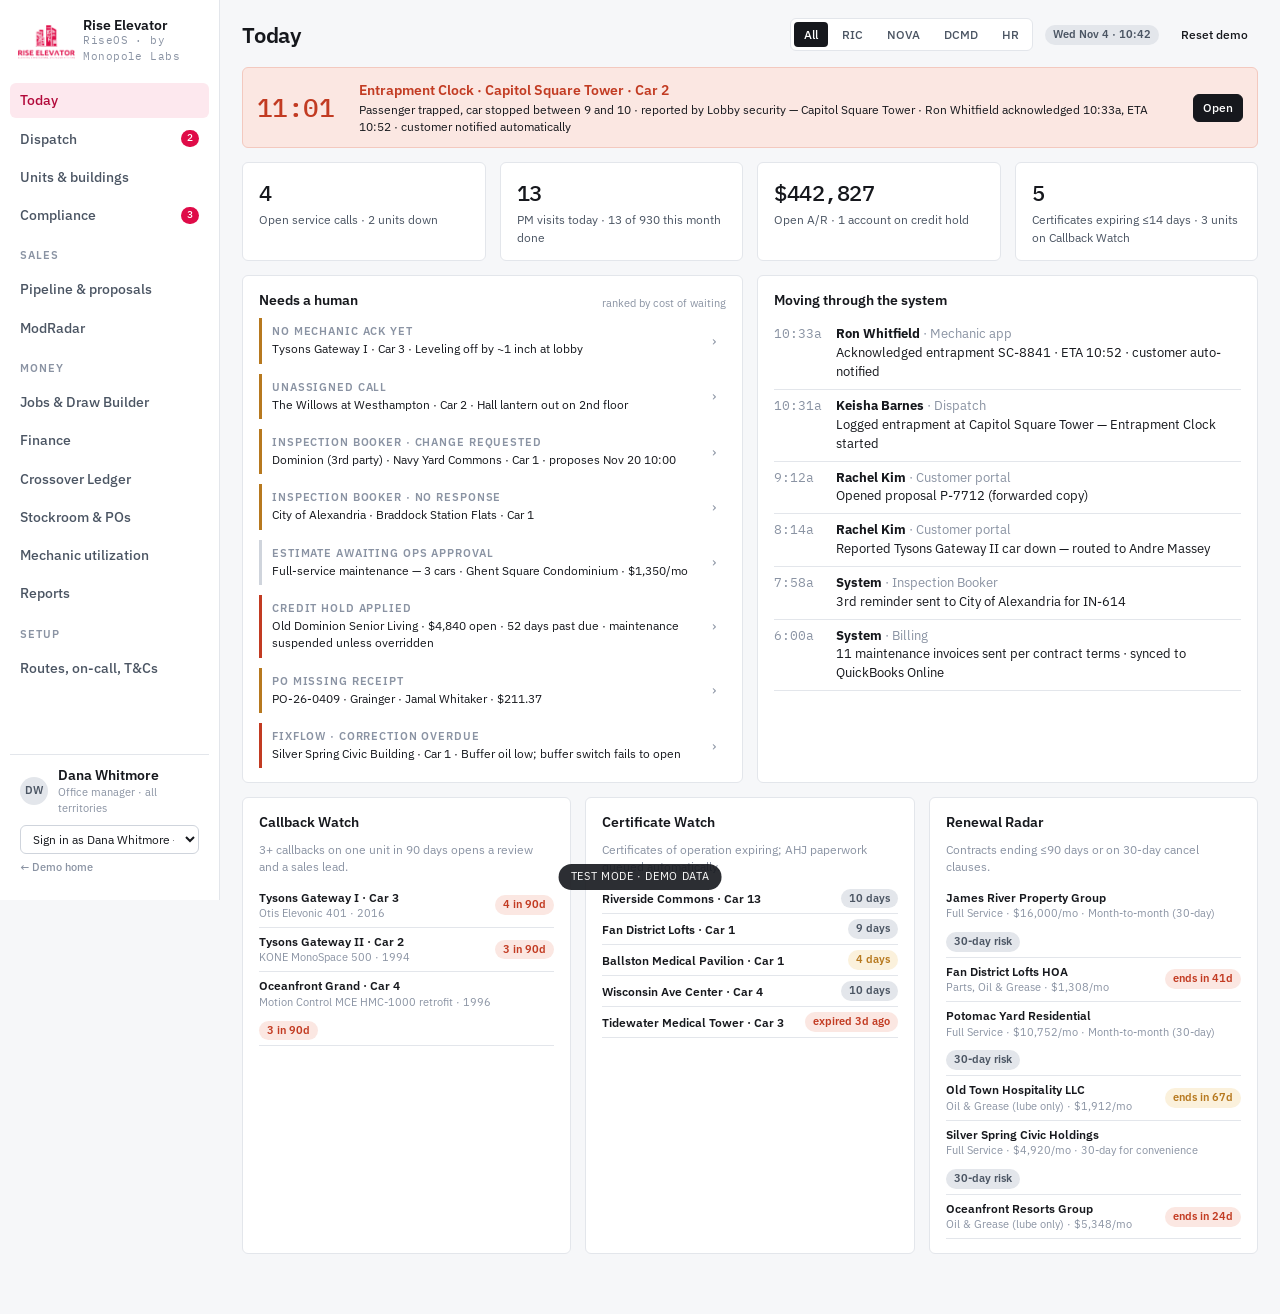
==== commit c698f13f: "Guided demo: no restarts (frames navigate without history, progress resumes on reload, double-tap gu" ====
--- a/backoffice.html
+++ b/backoffice.html
@@ -59,6 +59,12 @@
 .split{display:flex;gap:6px;flex-wrap:wrap}
 .split span{font-size:11px;padding:2px 6px;border-radius:4px;background:var(--line)}
 .ro{opacity:.55;pointer-events:none}
+.chips4{display:grid;grid-template-columns:repeat(4,minmax(0,1fr));gap:8px}
+.chips4 .chip{justify-content:center;padding:10px 8px;text-align:center}
+.chips4 .chip input{width:16px;height:16px;margin:0}
+.chips4 .chip.ent{border-color:#F3C9BF;color:var(--bad)}
+.chips4 .chip.ent.on{background:var(--bad-soft);border-color:var(--bad)}
+@media(max-width:560px){.chips4{grid-template-columns:repeat(2,minmax(0,1fr))}}
 .q{background:var(--panel);border:1px dashed var(--line-2);border-radius:var(--r);padding:12px;text-align:center;color:var(--ink-3);font-size:13px}
 .pipe{display:grid;grid-template-columns:repeat(5,minmax(0,1fr));gap:10px}
 @media(max-width:1100px){.pipe{grid-template-columns:repeat(2,minmax(0,1fr))}}
@@ -126,7 +132,7 @@
 var me=db.office[2], scope='ALL';
 function esc(s){return String(s==null?'':s).replace(/[&<>"]/g,function(c){return{'&':'&amp;','<':'&lt;','>':'&gt;','"':'&quot;'}[c]})}
 function toast(m){var t=$('#toast');t.textContent=m;t.classList.add('show');clearTimeout(t._x);t._x=setTimeout(function(){t.classList.remove('show')},2600)}
-function tp(id){return '<span class="pill '+id+'">'+id+'</span>'}
+function tp(id){var t=RISE.terr(id);return '<span class="pill '+id+'" title="'+(t?t.name:id)+'">'+id+'</span>'}
 function inScope(t){ if(me.scope!=='ALL' && me.scope.indexOf(t)<0) return false; return scope==='ALL'||scope===t }
 function allowed(){ return me.scope==='ALL'?db.territories.map(function(t){return t.id}):me.scope }
 function mech(id){var m=RISE.mech(id);return m?m.name:'Unassigned'}
@@ -142,7 +148,7 @@
   $('#me-av').textContent=me.name.split(' ').map(function(x){return x[0]}).join('');$('#me-name').textContent=me.name;
   $('#me-role').textContent=me.role+' · '+(me.scope==='ALL'?'all territories':me.scope.join(', ')+' only');
   var sc=$('#scope'); var ts=allowed();
-  sc.innerHTML=(ts.length>1?'<button class="'+(scope==='ALL'?'on':'')+'" data-s="ALL">All</button>':'')+ts.map(function(t){return '<button class="'+(scope===t?'on':'')+'" data-s="'+t+'">'+t+'</button>'}).join('');
+  sc.innerHTML=(ts.length>1?'<button class="'+(scope==='ALL'?'on':'')+'" data-s="ALL">All</button>':'')+ts.map(function(t){return '<button class="'+(scope===t?'on':'')+'" data-s="'+t+'" title="'+RISE.terr(t).name+'">'+t+'</button>'}).join('');
   sc.querySelectorAll('button').forEach(function(b){b.onclick=function(){scope=b.dataset.s;renderMe();renderAll()}});
 }
 
@@ -157,7 +163,7 @@
   var pmToday=db.visits.filter(function(v){return v.date===RISE.today&&inScope(v.territory)});
   var pmMonth=db.visits.filter(function(v){return inScope(v.territory)});
   var done=pmMonth.filter(function(v){return v.status==='complete'}).length;
-  var ar=db.invoices.filter(function(i){return i.status!=='Paid'&&inScope(i.territory)}).reduce(function(s,i){return s+i.amount},0);
+  var ar=db.invoices.filter(function(i){return i.status!=='Paid'&&!i.draft&&inScope(i.territory)}).reduce(function(s,i){return s+i.amount},0);
   var holds=db.customers.filter(function(c){return c.creditHold&&!c.holdOverride&&inScope(c.territory)});
   var cb=db.units.filter(function(u){return u.callbacks90>=3&&inScope(u.territory)});
   var certs=db.units.filter(function(u){return RISE.daysBetween(RISE.today,u.certExpires)<=14&&inScope(u.territory)});
@@ -266,10 +272,11 @@
   +'<div class="stack"><div class="field"><label>Unit</label><select id="qi-unit">'+us.map(function(u){return '<option value="'+u.id+'">'+esc(ulabel(u.id))+' — '+u.make+'</option>'}).join('')+'</select></div>'
   +'<div class="grid g2"><div class="field"><label>Caller</label><input id="qi-name" value="Front desk"></div><div class="field"><label>Source</label><select id="qi-src"><option>Phone</option><option>Text</option><option>Email</option><option>Answering service</option></select></div></div>'
   +'<div class="field"><label>What\'s wrong</label><input id="qi-sum" placeholder="e.g. Car 2 stuck at lobby, doors open"></div>'
-  +'<div class="row"><label class="chip"><input type="radio" name="qi-p" value="routine" checked> Routine</label><label class="chip"><input type="radio" name="qi-p" value="down"> Unit down</label><label class="chip" style="border-color:var(--bad)"><input type="radio" name="qi-p" value="entrapment"> Entrapment</label><label class="chip"><input type="checkbox" id="qi-ah"> After hours</label></div>'
-  +'<div class="row" style="justify-content:flex-end"><button class="btn primary" onclick="submitIntake()">Create &amp; auto-route</button></div></div>');
+  +'<div class="field"><label>Priority</label><div class="chips4"><label class="chip on"><input type="radio" name="qi-p" value="routine" checked onchange="chipSync(this)"> Routine</label><label class="chip"><input type="radio" name="qi-p" value="down" onchange="chipSync(this)"> Unit down</label><label class="chip ent"><input type="radio" name="qi-p" value="entrapment" onchange="chipSync(this)"> Entrapment</label><label class="chip"><input type="checkbox" id="qi-ah" onchange="this.parentNode.classList.toggle(\'on\',this.checked)"> After hours</label></div></div>'
+  +'<div class="row" style="justify-content:flex-end"><button class="btn" onclick="submitIntake(false)">Create &amp; dispatch manually</button><button class="btn primary" onclick="submitIntake(true)">Create &amp; auto-route</button></div></div>');
 };
-window.submitIntake=function(){var p=document.querySelector('input[name=qi-p]:checked').value;var c=RISE.createRequest({unit:$('#qi-unit').value,name:$('#qi-name').value,source:$('#qi-src').value,summary:$('#qi-sum').value||'Service requested',priority:p,afterHours:$('#qi-ah').checked});closeModal();toast((c.assigned?'Routed to '+mech(c.assigned)+' — SMS sent':'Created — needs a mechanic'));renderAll();go('dispatch')};
+window.chipSync=function(i){document.querySelectorAll('.chips4 label').forEach(function(l){var x=l.querySelector('input');if(x.type==='radio')l.classList.toggle('on',x.checked)})};
+window.submitIntake=function(auto){var p=document.querySelector('input[name=qi-p]:checked').value;var c=RISE.createRequest({unit:$('#qi-unit').value,name:$('#qi-name').value,source:$('#qi-src').value,summary:$('#qi-sum').value||'Service requested',priority:p,afterHours:$('#qi-ah').checked,autoAssign:auto});closeModal();renderAll();go('dispatch');if(auto){toast(c.assigned?'Routed to '+mech(c.assigned)+' — SMS sent':'Created — needs a mechanic')}else{openCall(c.id)}};
 
 /* ---------- SERVICE (units) ---------- */
 window.openUnit=function(id){
@@ -306,7 +313,9 @@
   h+='<div class="ctab" hidden><div class="card tbl"><table><tr><th>AHJ</th><th>Type</th><th>Territory</th><th>Contact</th><th>Scheduling</th><th class="num">Units</th></tr>'+db.ahjs.map(function(a){return '<tr><td><b>'+esc(a.name)+'</b></td><td>'+a.kind+'</td><td>'+tp(a.territory)+'</td><td>'+esc(a.contact)+'<br><span class="xs faint">'+esc(a.email)+'</span></td><td>'+a.method+'</td><td class="num">'+db.units.filter(function(u){return u.ahj===a.id}).length+'</td></tr>'}).join('')+'</table></div></div>';
   $('#v-compliance').innerHTML=h;
 }
-window.ctab=function(b,i){var box=b.closest('section');box.querySelectorAll('.tabs button').forEach(function(x){x.classList.remove('on')});b.classList.add('on');box.querySelectorAll('.ctab').forEach(function(x,j){x.hidden=j!==i})};
+var ctabState={};
+function applyTabs(){Object.keys(ctabState).forEach(function(id){var box=document.getElementById(id);if(!box)return;var i=ctabState[id];box.querySelectorAll('.tabs button').forEach(function(x,j){x.classList.toggle('on',j===i)});box.querySelectorAll('.ctab').forEach(function(x,j){x.hidden=j!==i})})}
+window.ctab=function(b,i){var box=b.closest('section');ctabState[box.id]=i;box.querySelectorAll('.tabs button').forEach(function(x){x.classList.remove('on')});b.classList.add('on');box.querySelectorAll('.ctab').forEach(function(x,j){x.hidden=j!==i})};
 window.startBook=function(uid){var u=RISE.unit(uid);var v=db.visits.filter(function(x){return x.unit===uid})[0];var id=RISE.nextId('IN-','inspections');db.inspections.unshift({id:id,unit:uid,building:u.building,ahj:u.ahj,test:'Cat 1 annual',mechanic:v?v.mechanic:'M101',proposed:[RISE.addDays(RISE.today,6)+' 09:00',RISE.addDays(RISE.today,8)+' 13:00',RISE.addDays(RISE.today,12)+' 09:00'],confirmed:null,status:'Awaiting AHJ',sent:RISE.today,reminders:0,nextReminder:RISE.addDays(RISE.today,3),approvalForChanges:true});RISE.log(me.name,'Inspection Booker','Sent 3 open dates to '+RISE.ahj(u.ahj).name+' for '+ulabel(uid));RISE.save();renderAll();toast('Dates sent to '+RISE.ahj(u.ahj).name+' · reminder in 3 days if quiet')};
 
 /* ---------- SALES ---------- */
@@ -372,7 +381,7 @@
   var totCur=rows.reduce(function(s,r){return s+r.cur},0),totPrev=rows.reduce(function(s,r){return s+r.prev},0);
   modal('<div class="row between"><h2>'+j.id+' · '+esc(j.name)+'</h2><button class="btn sm ghost" onclick="closeModal()">✕</button></div><div class="small muted" style="margin:4px 0 12px">'+j.type+' · '+esc(RISE.cust(j.customer).name)+' · '+tp(j.territory)+' · PM '+j.pm+' · crew '+j.crew.map(mech).join(', ')+' · '+fd(j.start)+' → '+fd(j.end,{month:'short',day:'numeric',year:'numeric'})+'</div>'
   +'<div class="grid g4"><div class="stat"><span class="v">'+money(j.contract+cos)+'</span><span class="l">Contract incl. approved COs</span></div><div class="stat"><span class="v">'+money(act)+'</span><span class="l">Cost to date · '+Math.round(act/bud*100)+'% of budget</span></div><div class="stat"><span class="v">'+money(billed)+'</span><span class="l">Billed · '+j.billedPct+'% · retainage held '+money(ret)+'</span></div><div class="stat"><span class="v">'+Math.round((j.contract+cos-bud)/(j.contract+cos)*100)+'%</span><span class="l">Projected margin</span></div></div>'
-  +'<h3 style="margin:16px 0 6px">Cost to budget</h3><div class="tbl"><table><tr><th>Bucket</th><th class="num">Budget</th><th class="num">Actual</th><th style="width:40%">Burn</th></tr>'+['labor','material','subs','misc'].map(function(k){var pct=j.actual[k]/j.budget[k]*100;return '<tr><td style="text-transform:capitalize">'+k+'</td><td class="num">'+money(j.budget[k])+'</td><td class="num">'+money(j.actual[k])+'</td><td><div class="bar"><i class="'+(pct>95?'bad':pct>80?'warn':'ok')+'" style="width:'+Math.min(100,pct)+'%"></i></div></td></tr>'}).join('')+'</table></div>'
+  +'<h3 style="margin:16px 0 6px">Performance to estimate</h3><p class="hint" style="margin-bottom:6px">Budget is the estimate the proposal was priced from'+(j.proposal?' ('+j.proposal+')':'')+'. Actuals arrive from clock-ins, receipts, Stockroom pulls and POs.</p><div class="tbl"><table><tr><th>Bucket</th><th class="num">Budget</th><th class="num">Actual</th><th style="width:40%">Burn</th></tr>'+['labor','material','subs','misc'].map(function(k){var pct=j.actual[k]/j.budget[k]*100;return '<tr><td style="text-transform:capitalize">'+k+'</td><td class="num">'+money(j.budget[k])+'</td><td class="num">'+money(j.actual[k])+'</td><td><div class="bar"><i class="'+(pct>95?'bad':pct>80?'warn':'ok')+'" style="width:'+Math.min(100,pct)+'%"></i></div></td></tr>'}).join('')+'</table></div>'
   +'<div class="row between" style="margin:16px 0 6px"><h3>Draw Builder · next pay application (AIA G702/G703 format)</h3><span class="pill">Retainage '+j.retainage+'%</span></div><div class="tbl"><table><tr><th>Schedule of values</th><th class="num">Scheduled</th><th class="num">Prev. billed</th><th class="num">This period</th><th class="num">% complete</th></tr>'+rows.map(function(r){return '<tr><td>'+r.d+'</td><td class="num">'+money(r.sched)+'</td><td class="num">'+money(r.prev)+'</td><td class="num">'+money(r.cur)+'</td><td class="num">'+Math.round(r.tot/r.sched*100)+'%</td></tr>'}).join('')+'<tr><td><b>Total</b></td><td class="num"><b>'+money(j.contract)+'</b></td><td class="num">'+money(totPrev)+'</td><td class="num"><b>'+money(totCur)+'</b></td><td class="num">'+Math.round((totPrev+totCur)/j.contract*100)+'%</td></tr></table></div><div class="small muted" style="margin-top:6px">Less retainage '+money(Math.round(totCur*j.retainage/100))+' · <b>Current payment due '+money(Math.round(totCur*(1-j.retainage/100)))+'</b> · conditional lien waiver generated with the draw</div>'
   +(j.changeOrders.length?'<h3 style="margin:14px 0 6px">Change orders</h3>'+j.changeOrders.map(function(c){return '<div class="row between small" style="padding:4px 0;border-bottom:1px solid var(--line)"><span>'+c.id+' · '+esc(c.desc)+'</span><span><span class="num">'+money(c.amt)+'</span> <span class="pill '+(c.status==='Approved'?'ok':'warn')+'">'+c.status+'</span></span></div>'}).join(''):'')
   +'<div class="row" style="margin-top:14px"><button class="btn primary" onclick="toast(\'Pay app #'+(Math.round(j.billedPct/15)+1)+' generated → sent per billing terms, synced to QBO as a progress invoice\');closeModal()">Generate pay application</button><button class="btn" onclick="toast(\'Change order form sent for signature\')">New change order</button></div>');
@@ -387,19 +396,40 @@
 window.overrideHold=function(id){var c=RISE.cust(id);c.holdOverride=!c.holdOverride;RISE.log(me.name,'Finance',(c.holdOverride?'Overrode credit hold for ':'Re-applied credit hold for ')+c.name);RISE.save();renderAll();toast(c.holdOverride?'Hold overridden — maintenance resumes, noted in audit log':'Hold re-applied')};
 function renderFinance(){
   var cs=db.customers.filter(function(c){return inScope(c.territory)});var inv=db.invoices.filter(function(i){return inScope(i.territory)});
-  var buckets={current:0,'1-30':0,'31-60':0,'61+':0};inv.forEach(function(i){if(i.status==='Paid')return;var n=RISE.daysBetween(i.due,RISE.today);var k=n<=0?'current':n<=30?'1-30':n<=60?'31-60':'61+';buckets[k]+=i.amount});
+  var buckets={current:0,'1-30':0,'31-60':0,'61+':0};inv.forEach(function(i){if(i.status==='Paid'||i.draft)return;var n=RISE.daysBetween(i.due,RISE.today);var k=n<=0?'current':n<=30?'1-30':n<=60?'31-60':'61+';buckets[k]+=i.amount});
   var con=db.contracts.filter(function(c){return inScope(c.territory)});var mrr=con.reduce(function(s,c){return s+c.monthly},0);
-  var h='<div class="tabs"><button class="on" onclick="ctab(this,0)">A/R &amp; credit holds</button><button onclick="ctab(this,1)">Contracts · escalations · Renewal Radar</button><button onclick="ctab(this,2)">Payroll export (ADP)</button><button onclick="ctab(this,3)">Integrations</button></div>';
+  var h='<div class="tabs"><button class="on" onclick="ctab(this,0)">A/R &amp; credit holds</button><button onclick="ctab(this,1)">Contracts · escalations · Renewal Radar</button><button onclick="ctab(this,2)">Expenses &amp; reimbursements</button><button onclick="ctab(this,3)">Payroll export (ADP)</button><button onclick="ctab(this,4)">Integrations</button></div>';
   h+='<div class="ctab"><div class="grid g4" style="margin-bottom:12px">'+Object.keys(buckets).map(function(k){return '<div class="card stat"><span class="v">'+money(buckets[k])+'</span><span class="l">'+(k==='current'?'Current':k+' days past due')+'</span></div>'}).join('')+'</div>'
+  +(function(){var pc=cs.filter(function(c){return c.billingRules});if(!pc.length)return '';return '<div class="card" style="margin-bottom:12px"><div class="row between"><h3>Invoice packages <span class="faint small">· customers whose invoices must carry proof of service</span></h3></div>'+pc.map(function(c){var r=c.billingRules;var ivs=db.invoices.filter(function(i){return i.customer===c.id&&i.package});return '<div class="row between" style="padding:8px 0;border-top:1px solid var(--line);align-items:flex-start"><div class="grow"><b>'+esc(c.name)+'</b> <span class="xs faint">'+esc(r.contractRef||'')+'</span><div class="row" style="gap:5px;margin-top:5px">'+(r.mcp?'<span class="pill info">MCP record per unit attached</span>':'')+(r.po?'<span class="pill">'+esc(r.po)+' on every invoice</span>':'')+(r.perUnitLines?'<span class="pill">One line per unit</span>':'')+(r.holdUntilComplete?'<span class="pill warn">Hold until every visit is logged</span>':'')+'<span class="pill">'+esc(r.delivery)+'</span></div></div><div class="stack" style="gap:4px;min-width:280px">'+ivs.map(function(i){return '<div class="row between small"><span>'+i.kind.replace(' (in arrears)','')+'</span><span class="row" style="gap:6px"><span class="pill '+(i.status==='Paid'?'ok':i.status.indexOf('Ready')===0?'info':i.status==='Sent'?'':'warn')+'">'+i.status+'</span><button class="btn sm" onclick="openPackage(\''+i.id+'\')">Open</button></span></div>'}).join('')+'</div></div>'}).join('')+'</div>'})()
   +'<div class="card" style="margin-bottom:12px"><h3>Credit holds <span class="faint small">· auto-flag at 45 days past due; office can override</span></h3>'+cs.filter(function(c){return c.creditHold}).map(function(c){return '<div class="row between" style="padding:8px 0;border-bottom:1px solid var(--line)"><div><b>'+esc(c.name)+'</b> · <span class="num">'+money(c.balance)+'</span> open · '+c.daysPastDue+' days past due<div class="xs faint">'+(c.holdOverride?'Override active — maintenance continues, repairs need Dana\'s OK':'Maintenance visits & new repairs suspended · portal shows pay-now banner')+'</div></div><div class="row"><span class="pill '+(c.holdOverride?'warn':'bad')+'">'+(c.holdOverride?'Overridden':'On hold')+'</span><button class="btn sm" onclick="overrideHold(\''+c.id+'\')">'+(c.holdOverride?'Re-apply':'Override')+'</button></div></div>'}).join('')+'</div>'
-  +'<div class="card tbl"><table><tr><th>Invoice</th><th>Customer</th><th>For</th><th class="num">Amount</th><th>Due</th><th>Status</th><th>Pay method</th><th>QBO</th></tr>'+inv.sort(function(a,b){return a.due<b.due?-1:1}).map(function(i){var c=RISE.cust(i.customer);return '<tr><td class="num">'+i.id+(i.auto?' <span class="xs faint">auto</span>':'')+'</td><td>'+esc(c.name)+'</td><td class="small">'+i.kind+'<br><span class="xs faint">'+i.ref+'</span></td><td class="num">'+money(i.amount)+'</td><td class="num">'+fd(i.due)+'</td><td><span class="pill '+(i.status==='Paid'?'ok':i.status==='Overdue'?'bad':'')+'">'+i.status+'</span></td><td class="small">'+(c.payMethod==='autopay'?'Card autopay (Stax)':c.payMethod==='ach'?'ACH':c.payMethod==='card'?'Card on file':'Check')+'</td><td><span class="pill ok">'+i.qbo+'</span></td></tr>'}).join('')+'</table></div></div>';
+  +'<div class="card tbl"><table><tr><th>Invoice</th><th>Customer</th><th>For</th><th class="num">Amount</th><th>Due</th><th>Status</th><th>Pay method</th><th>QBO</th></tr>'+inv.sort(function(a,b){return a.due<b.due?-1:1}).map(function(i){var c=RISE.cust(i.customer);return '<tr'+(i.package?' style="cursor:pointer" onclick="openPackage(\''+i.id+'\')"':'')+'><td class="num">'+i.id+(i.auto?' <span class="xs faint">auto</span>':'')+'</td><td>'+esc(c.name)+'</td><td class="small">'+i.kind+'<br><span class="xs faint">'+i.ref+'</span>'+(i.package?'<br><span class="pill info" style="margin-top:3px">📎 Invoice + '+i.package.mcp+' MCP records</span>':'')+'</td><td class="num">'+money(i.amount)+'</td><td class="num">'+fd(i.due)+'</td><td><span class="pill '+(i.status==='Paid'?'ok':i.status==='Overdue'?'bad':'')+'">'+i.status+'</span></td><td class="small">'+(c.payMethod==='autopay'?'Card autopay (Stax)':c.payMethod==='ach'?'ACH':c.payMethod==='card'?'Card on file':'Check')+'</td><td><span class="pill ok">'+i.qbo+'</span></td></tr>'}).join('')+'</table></div></div>';
   h+='<div class="ctab" hidden><div class="grid g4" style="margin-bottom:12px"><div class="card stat"><span class="v">'+money(mrr)+'</span><span class="l">Monthly maintenance revenue · '+con.length+' agreements</span></div><div class="card stat"><span class="v">'+con.filter(function(c){return RISE.daysBetween(RISE.today,c.end)<=90}).length+'</span><span class="l">Ending within 90 days</span></div><div class="card stat"><span class="v">'+con.filter(function(c){return c.cancelClause!=='None'}).length+'</span><span class="l">On 30-day / convenience cancel</span></div><div class="card stat"><span class="v">'+con.filter(function(c){return RISE.daysBetween(RISE.today,c.escalation.next)<=60}).length+'</span><span class="l">Price increases applying ≤60 days</span></div></div>'
   +'<div class="card tbl"><table><tr><th>Agreement</th><th>Customer</th><th>Type</th><th class="num">Monthly</th><th>Term</th><th>Ends</th><th>Cancel clause</th><th>Next escalation</th><th class="num">90d margin</th></tr>'+con.sort(function(a,b){return a.end<b.end?-1:1}).map(function(c){var n=RISE.daysBetween(RISE.today,c.end);var cost=c.units.reduce(function(s,uid){var u=RISE.unit(uid);return s+u.hoursPerVisit*3*58+u.callbacks90*210},0);var rev=c.monthly*3;return '<tr><td class="num">'+c.id+'</td><td>'+esc(RISE.cust(c.customer).name)+'<br><span class="xs faint">'+c.units.length+' units · '+tp(c.territory)+'</span></td><td class="small">'+c.type+'</td><td class="num">'+money(c.monthly)+'</td><td class="small">'+c.termMonths+' mo'+(c.autoRenew?' · auto-renew':'')+'</td><td class="num">'+fd(c.end,{month:'short',day:'numeric',year:'numeric'})+' <span class="pill '+(n<=45?'bad':n<=90?'warn':'')+'">'+(n<=90?n+'d':'')+'</span></td><td class="small">'+(c.cancelClause!=='None'?'<span class="pill warn">'+c.cancelClause+'</span>':'—')+'</td><td class="small num">'+fd(c.escalation.next)+' · +'+c.escalation.pct+'% '+c.escalation.indexed+'</td><td class="num">'+Math.round((rev-cost)/rev*100)+'%</td></tr>'}).join('')+'</table></div></div>';
+  var exs=db.expenses.filter(function(e){return inScope(RISE.mech(e.mechanic).territory)});var pend=exs.filter(function(e){return e.status==='Pending approval'});
+  h+='<div class="ctab" hidden><p class="hint" style="margin-bottom:10px">Receipts, mileage and hauling come in from the mechanic app with a photo and a job or overhead code attached. Approving posts the cost to the job (or split) and, for anything the mechanic paid personally, queues the reimbursement on the next ADP export. A receipt with no PO gets one assigned here.</p><div class="grid g4" style="margin-bottom:12px"><div class="card stat"><span class="v">'+pend.length+'</span><span class="l">Awaiting approval · '+money(pend.reduce(function(a,e){return a+e.amount},0),1)+'</span></div><div class="card stat"><span class="v">'+money(exs.filter(function(e){return e.paidWith!=='Company card'&&e.status==='Approved'}).reduce(function(a,e){return a+e.amount},0),1)+'</span><span class="l">Reimbursements on next payroll</span></div><div class="card stat"><span class="v">'+exs.filter(function(e){return e.status.indexOf('Needs')===0}).length+'</span><span class="l">Company-card charges missing a receipt</span></div><div class="card stat"><span class="v">'+money(exs.filter(function(e){return e.kind==='Mileage'}).reduce(function(a,e){return a+e.amount},0),1)+'</span><span class="l">Mileage this month</span></div></div>'
+  +'<div class="card tbl"><table><tr><th>Expense</th><th>Mechanic</th><th>Detail</th><th>Charged to</th><th class="num">Amount</th><th>Paid with</th><th>Status</th><th></th></tr>'+exs.sort(function(a,b){return a.date<b.date?1:-1}).map(function(e){var j=e.chargeTo.indexOf('J-')===0?RISE.find('jobs',e.chargeTo):null;return '<tr><td class="num">'+e.id+'<br><span class="xs faint">'+e.date+' · '+e.kind+'</span></td><td>'+mech(e.mechanic)+'</td><td class="small">'+(e.receipt?'📷 ':'')+esc(e.desc)+(e.vendor?'<br><span class="xs faint">'+esc(e.vendor)+'</span>':'')+(e.miles?'<br><span class="xs faint">'+e.miles+' mi × $'+e.rate+'</span>':'')+'</td><td class="small">'+(j?'<b>'+e.chargeTo+'</b><br><span class="xs faint">'+esc(j.name)+'</span>':'<span class="pill">'+e.chargeTo+'</span>')+(e.po?'<br><span class="xs faint">'+e.po+'</span>':'')+'</td><td class="num">'+money(e.amount,1)+'</td><td class="small">'+(e.paidWith==='Company card'?'Company card':'<span class="pill info">Reimburse</span>')+'</td><td><span class="pill '+(e.status==='Approved'||e.status==='Matched to PO'||e.status==='Paid'?'ok':e.status.indexOf('Needs')===0?'warn':'')+'">'+e.status+'</span></td><td><div class="row" style="gap:4px;flex-wrap:nowrap">'+(e.status==='Pending approval'?'<button class="btn sm primary" onclick="approveExp(\''+e.id+'\')">Approve</button>'+(!e.po&&e.kind==='Receipt'?'<button class="btn sm" onclick="assignPO(\''+e.id+'\')">Assign PO</button>':''):'')+'</div></td></tr>'}).join('')+'</table></div></div>';
   var wk=db.timeEntries.filter(function(t){return t.date>='2026-10-26'&&t.date<='2026-11-01'});
-  h+='<div class="ctab" hidden><p class="hint" style="margin-bottom:10px">Hours come from the mechanic app (clock in/out, per-job, travel). Rates by IUEC local, OT at 1.5×, fringe and burden per hour. Export is ADP Workforce Now format; the same rows cost each job and the Crossover Ledger.</p><div class="card tbl"><table><tr><th>Mechanic</th><th>Local</th><th class="num">Reg hrs</th><th class="num">Travel</th><th class="num">OT</th><th class="num">Base rate</th><th class="num">Fringe/hr</th><th class="num">Loaded/hr</th><th class="num">Week cost</th><th>Jobs touched</th></tr>'+db.mechanics.filter(function(m){return inScope(m.territory)}).map(function(m){var t=wk.filter(function(x){return x.mechanic===m.id});var reg=t.reduce(function(s,x){return s+x.work},0),tr=t.reduce(function(s,x){return s+x.travel},0),ot=t.reduce(function(s,x){return s+x.ot},0);var cost=(reg+tr)*m.loaded+ot*(m.baseRate*1.5+m.fringe);var jobs=[];t.forEach(function(x){if(x.job&&jobs.indexOf(x.job)<0)jobs.push(x.job)});return '<tr><td><b>'+esc(m.name)+'</b><br><span class="xs faint">'+m.title+' · '+tp(m.territory)+'</span></td><td class="small">'+m.local+'</td><td class="num">'+reg.toFixed(2)+'</td><td class="num">'+tr.toFixed(2)+'</td><td class="num">'+ot.toFixed(1)+'</td><td class="num">'+money(m.baseRate,1)+'</td><td class="num">'+money(m.fringe,1)+'</td><td class="num">'+money(m.loaded,1)+'</td><td class="num">'+money(cost)+'</td><td class="small">'+(jobs.join(', ')||'Route')+'</td></tr>'}).join('')+'</table></div><div class="row" style="margin-top:10px"><button class="btn primary" onclick="toast(\'ADP export built: week of Oct 26 · 15 employees · hours by earnings code + job cost allocation CSV\')">Export week to ADP</button><span class="hint">Holding values: union rates shown are placeholders until Rise shares their agreements.</span></div></div>';
+  h+='<div class="ctab" hidden><p class="hint" style="margin-bottom:10px">Hours come from the mechanic app (clock in/out, per-job, travel). Rates by IUEC local, OT at 1.5×, fringe and burden per hour. Export is ADP Workforce Now format; the same rows cost each job and the Crossover Ledger.</p><div class="card tbl"><table><tr><th>Mechanic</th><th>Local</th><th class="num">Reg hrs</th><th class="num">Travel</th><th class="num">OT</th><th class="num">Base rate</th><th class="num">Fringe/hr</th><th class="num">Loaded/hr</th><th class="num">Zone pay</th><th class="num">Per diem</th><th class="num">Reimburse</th><th class="num">Week cost</th><th>Jobs touched</th></tr>'+db.mechanics.filter(function(m){return inScope(m.territory)}).map(function(m){var t=wk.filter(function(x){return x.mechanic===m.id});var reg=t.reduce(function(s,x){return s+x.work},0),tr=t.reduce(function(s,x){return s+x.travel},0),ot=t.reduce(function(s,x){return s+x.ot},0);var zp=t.reduce(function(s,x){return s+(x.zone?x.zone.zonePay:0)},0),pd=t.reduce(function(s,x){return s+(x.zone?x.zone.perDiem:0)},0);var rb=db.expenses.filter(function(e){return e.mechanic===m.id&&e.paidWith!=='Company card'&&e.status==='Approved'}).reduce(function(a,e){return a+e.amount},0);var cost=(reg+tr)*m.loaded+ot*(m.baseRate*1.5+m.fringe)+zp+pd;var jobs=[];t.forEach(function(x){if(x.job&&jobs.indexOf(x.job)<0)jobs.push(x.job)});return '<tr><td><b>'+esc(m.name)+'</b><br><span class="xs faint">'+m.title+' · '+tp(m.territory)+'</span></td><td class="small">'+m.local+'</td><td class="num">'+reg.toFixed(2)+'</td><td class="num">'+tr.toFixed(2)+'</td><td class="num">'+ot.toFixed(1)+'</td><td class="num">'+money(m.baseRate,1)+'</td><td class="num">'+money(m.fringe,1)+'</td><td class="num">'+money(m.loaded,1)+'</td><td class="num"'+(zp?' style="color:var(--info)"':'')+'>'+(zp?money(zp,1):'—')+'</td><td class="num"'+(pd?' style="color:var(--info)"':'')+'>'+(pd?money(pd):'—')+'</td><td class="num">'+(rb?money(rb,1):'—')+'</td><td class="num">'+money(cost)+'</td><td class="small">'+(jobs.join(', ')||'Route')+'</td></tr>'}).join('')+'</table></div><div class="row" style="margin-top:10px"><button class="btn primary" onclick="toast(\'ADP export built: week of Oct 26 · 15 employees · hours by earnings code + job cost allocation CSV\')">Export week to ADP</button><span class="hint">Zone pay and per diem are computed from each job\'s address against the mechanic\'s local (rules under Setup). Reimbursements export as a separate non-taxed earnings code. Union rates are placeholders until Rise shares their agreements.</span></div></div>';
   h+='<div class="ctab" hidden><div class="grid g3">'+[['QuickBooks Online','Invoices, payments, POs and job-cost classes sync nightly. One company file; territories map to QBO classes, owners to locations.','Connected'],['Stax Payments','Card and ACH on proposals, portal pay-now and autopay for maintenance. No revenue percentage to Monopole.','Connected'],['ADP Workforce Now','Weekly hours by earnings code; fringe and union dues handled in ADP.','Export'],['Twilio SMS','Mechanic dispatch texts with ack + ETA; customer status texts; proposal links.','Connected'],['Dominion scheduling','Inspection requests pushed to Dominion\'s scheduling system; confirmations pulled back.','Planned — API'],['Answering service','After-hours calls arrive as requests already tagged after-hours and routed to on-call.','Email parse']].map(function(x){return '<div class="card"><div class="row between"><h3>'+x[0]+'</h3><span class="pill '+(x[2]==='Connected'?'ok':x[2]==='Export'?'info':'warn')+'">'+x[2]+'</span></div><p class="small muted">'+x[1]+'</p></div>'}).join('')+'</div></div>';
   $('#v-finance').innerHTML=h;
 }
+
+window.approveExp=function(id){var e=RISE.find('expenses',id);e.status='Approved';if(e.chargeTo.indexOf('J-')===0){var j=RISE.find('jobs',e.chargeTo);if(j)j.actual[e.kind==='Receipt'?'material':'misc']+=e.amount}RISE.log(me.name,'Finance','Approved '+id+' · '+money(e.amount,1)+' → '+e.chargeTo+(e.paidWith!=='Company card'?' · reimbursement queued for '+mech(e.mechanic):''));RISE.save();renderAll();toast('Approved — posted to '+e.chargeTo)};
+window.assignPO=function(id){var e=RISE.find('expenses',id);var po='PO-26-0'+(413+db.pos.length-5);db.pos.unshift({id:po,date:e.date,vendor:e.vendor,issuedTo:e.mechanic,job:e.chargeTo.indexOf('J-')===0?e.chargeTo:null,split:null,overhead:e.chargeTo.indexOf('OH')===0?e.chargeTo:null,amount:e.amount,status:'Receipt matched',method:e.paidWith,receipt:true});e.po=po;e.status='Matched to PO';RISE.log(me.name,'Stockroom','Assigned '+po+' after the fact to '+id+' ('+mech(e.mechanic)+')');RISE.save();renderAll();toast(po+' assigned and matched')};
+
+function mcpFor(u,period,idx){var hyd=u.type.indexOf('Hydraulic')===0;var v=db.visits.filter(function(x){return x.unit===u.id})[0];var m=RISE.mech(v?v.mechanic:'M101');var day=6+idx*3;var date=period+'-'+(day<10?'0':'')+day;var inH=8+(idx%3),inM=[5,20,40,10,35,50][idx%6];var dur=Math.round(u.hoursPerVisit*60)+[-6,4,9,-3,12,2][idx%6];var outT=new Date(2026,0,1,inH,inM+dur);
+  var tasks=hyd?['Oil level checked & logged','Valve & pump unit inspected','Door operator & clutch','Car top inspection','Pit inspection','Phase I/II fire service test','Emergency phone & lighting','MCP updated']:['Brake & sheave inspected','Controller fault log reviewed','Door operator & clutch','Hoistway & car top','Pit & buffers','Phase I/II fire service test','Emergency phone & lighting','MCP updated'];
+  return{date:date,mech:m,timeIn:(inH>12?inH-12:inH)+':'+(inM<10?'0':'')+inM+(inH<12?'a':'p'),timeOut:(outT.getHours()>12?outT.getHours()-12:outT.getHours())+':'+(outT.getMinutes()<10?'0':'')+outT.getMinutes()+(outT.getHours()<12?'a':'p'),dur:dur,tasks:tasks,reading:hyd?'Oil added: '+(idx%3===1?'1 qt':'0')+' · no leak at packing':'Brake hold test OK · rope wear within limits',fire:'Pass',notes:idx===3?'Door gibs worn on 1st floor; replaced from truck stock.':'No deficiencies.'}}
+window.openPackage=function(id){var iv=RISE.find('invoices',id);var c=RISE.cust(iv.customer);var r=c.billingRules||{};var con=RISE.find('contracts',iv.ref);var us=con.units.map(RISE.unit);var period=iv.period||'2026-10';var label=new Date(+period.slice(0,4),+period.slice(5)-1,1).toLocaleDateString('en-US',{month:'long',year:'numeric'});var holding=iv.status.indexOf('Holding')===0;
+  var recs=us.map(function(u,i){return{u:u,r:mcpFor(u,period,i),done:!holding||i<2}});var doneN=recs.filter(function(x){return x.done}).length;
+  var h='<div class="row between"><h2>'+iv.id+' · invoice package</h2><button class="btn sm ghost" onclick="closeModal()">✕</button></div><div class="row small muted" style="margin:4px 0 12px;gap:6px"><span>'+esc(c.name)+'</span>·<span>'+esc(r.delivery||'Email')+'</span>·<span class="pill '+(iv.status==='Paid'?'ok':holding?'warn':iv.status==='Sent'?'':'info')+'">'+iv.status+'</span></div>';
+  if(holding)h+='<div class="stripe warn" style="padding:8px 12px;margin-bottom:12px;background:var(--warn-soft)"><b>Holding until every unit has a logged visit.</b> '+doneN+' of '+us.length+' November visits are in the MCP so far. The invoice and records go out automatically the day the last one is closed out.</div>';
+  h+='<div class="grid g2" style="align-items:start"><div class="card" style="padding:18px"><div class="row between" style="align-items:flex-start"><img src="assets/rise-logo.png" alt="Rise" style="height:38px"><div style="text-align:right"><div class="eyebrow">Invoice</div><div class="num">'+iv.id+'</div><div class="xs faint">Issued '+(holding?'—':fd(iv.issued||RISE.today,{month:'short',day:'numeric',year:'numeric'}))+' · '+c.terms+'</div></div></div><dl class="kv" style="margin:14px 0 10px"><dt>Bill to</dt><dd>'+esc(c.name)+'<br><span class="faint">'+esc(c.contact)+'</span></dd><dt>Customer PO</dt><dd class="num">'+esc(r.po||'—')+'</dd><dt>Contract</dt><dd>'+esc(r.contractRef||con.id)+' · '+con.id+'</dd><dt>Service period</dt><dd>'+label+'</dd></dl>'
+   +'<div class="tbl"><table><tr><th>Unit</th><th>Visit</th><th class="num">Amount</th></tr>'+recs.map(function(x){var b=RISE.bldg(x.u.building);return '<tr><td><b>'+esc(b.name)+'</b> · '+x.u.name+'<br><span class="xs faint">State ID '+x.u.stateId+' · MCP attached</span></td><td class="small">'+(x.done?fd(x.r.date)+' · '+x.r.mech.name.split(' ')[0]:'<span class="pill warn">Not yet</span>')+'</td><td class="num">'+money(con.perUnit)+'</td></tr>'}).join('')+'<tr><td colspan="2"><b>Total — full-service maintenance, '+label+'</b></td><td class="num"><b>'+money(iv.amount)+'</b></td></tr></table></div><p class="xs faint" style="margin-top:8px">Remit by ACH · Questions: billing@riseelevator.example.com · Page 1 of '+(1+us.length)+'</p></div>'
+   +'<div><h3 style="margin-bottom:6px">Attached: MCP visit records <span class="faint small">('+doneN+' of '+us.length+')</span></h3><p class="hint" style="margin-bottom:8px">One page per unit, pulled from the mechanic\'s close-out. Clock-in location matched the building address.</p><div class="stack" style="max-height:520px;overflow:auto;padding-right:4px">'+recs.map(function(x){var b=RISE.bldg(x.u.building);if(!x.done)return '<div class="card tight" style="border-style:dashed"><b>'+esc(b.name)+' · '+x.u.name+'</b><div class="small muted">Visit scheduled; record attaches when Ron closes it out.</div></div>';return '<div class="card tight"><div class="row between"><b class="small">'+esc(b.name)+' · '+x.u.name+'</b><span class="xs num faint">'+x.u.stateId+'</span></div><div class="xs muted" style="margin:2px 0 6px">'+fd(x.r.date,{weekday:'short',month:'short',day:'numeric',year:'numeric'})+' · '+esc(x.r.mech.name)+' · on site '+x.r.timeIn+'–'+x.r.timeOut+' ('+x.r.dur+' min) · 📍 location verified</div><div class="xs" style="columns:2;column-gap:14px;line-height:1.6">'+x.r.tasks.map(function(t){return '✓ '+esc(t)}).join('<br>')+'</div><div class="xs" style="margin-top:6px">'+esc(x.r.reading)+' · Fire service test: <b>'+x.r.fire+'</b></div><div class="xs muted">'+esc(x.r.notes)+'</div><div class="xs faint" style="margin-top:4px;font-style:italic">e-signed '+esc(x.r.mech.name)+', IUEC mechanic</div></div>'}).join('')+'</div></div></div>';
+  h+='<div class="row" style="margin-top:14px">'+(iv.status.indexOf('Ready')===0?'<button class="btn primary" onclick="sendPackage(\''+iv.id+'\')">Send package · email + eVA upload</button>':'')+'<button class="btn" onclick="toast(\'One PDF: invoice first, then one MCP page per unit\')">Download PDF</button><span class="hint">Rules are set per customer: MCP attached, PO required, one line per unit, hold until complete, delivery method.</span></div>';
+  $('#modal').innerHTML='<div class="modal-bg" onclick="if(event.target===this)closeModal()"><div class="modal wide" style="max-width:1080px">'+h+'</div></div>'};
+window.sendPackage=function(id){var iv=RISE.find('invoices',id);iv.status='Sent';iv.draft=false;iv.issued=RISE.today;iv.due=RISE.addDays(RISE.today,45);iv.qbo='Synced';var c=RISE.cust(iv.customer);c.balance+=iv.amount;RISE.log(me.name,'Billing','Sent '+id+' to '+c.name+' with '+iv.package.mcp+' MCP records · uploaded to eVA · synced to QuickBooks');RISE.save();renderAll();openPackage(id);toast('Sent: invoice + '+iv.package.mcp+' MCP records')};
 
 /* ---------- CROSSOVER LEDGER ---------- */
 function renderCrossover(){
@@ -450,7 +480,7 @@
 function renderReports(){
   var ts=allowed().filter(function(t){return scope==='ALL'||scope===t});
   var h='<p class="hint" style="margin-bottom:12px">Reports respect each person\'s scope. '+esc(me.name)+' can see <b>'+(me.scope==='ALL'?'all territories':me.scope.join(', '))+'</b>; Marcus signs in and sees Hampton Roads only. Try switching users in the bottom-left.</p>';
-  h+='<div class="card tbl" style="margin-bottom:14px"><table><tr><th>Territory</th><th>Owner</th><th class="num">Units</th><th class="num">Maint. MRR</th><th class="num">Open calls</th><th class="num">Callbacks/unit 90d</th><th class="num">PM on time</th><th class="num">Jobs value</th><th class="num">Open A/R</th><th class="num">Crossover (out / in)</th></tr>'+ts.map(function(t){var us=db.units.filter(function(u){return u.territory===t});var con=db.contracts.filter(function(c){return c.territory===t});var cx=RISE.crossover();var out=cx.filter(function(r){return r.from===t}).reduce(function(s,r){return s+r.cost},0),inn=cx.filter(function(r){return r.to===t}).reduce(function(s,r){return s+r.cost},0);var vs=db.visits.filter(function(v){return v.territory===t&&v.status==='complete'});return '<tr><td>'+tp(t)+' '+RISE.terr(t).name+'</td><td>'+RISE.owner(RISE.terr(t).owner).name+'</td><td class="num">'+us.length+'</td><td class="num">'+money(con.reduce(function(s,c){return s+c.monthly},0))+'</td><td class="num">'+db.calls.filter(function(c){return c.territory===t&&c.status!=='complete'}).length+'</td><td class="num">'+(us.reduce(function(s,u){return s+u.callbacks90},0)/us.length).toFixed(2)+'</td><td class="num">'+(vs.length?'100%':'—')+'</td><td class="num">'+money(db.jobs.filter(function(j){return j.territory===t}).reduce(function(s,j){return s+j.contract},0))+'</td><td class="num">'+money(db.invoices.filter(function(i){return i.territory===t&&i.status!=='Paid'}).reduce(function(s,i){return s+i.amount},0))+'</td><td class="num">'+money(out)+' / '+money(inn)+'</td></tr>'}).join('')+'</table></div>';
+  h+='<div class="card tbl" style="margin-bottom:14px"><table><tr><th>Territory</th><th>Owner</th><th class="num">Units</th><th class="num">Maint. MRR</th><th class="num">Open calls</th><th class="num">Callbacks/unit 90d</th><th class="num">PM on time</th><th class="num">Jobs value</th><th class="num">Open A/R</th><th class="num">Crossover (out / in)</th></tr>'+ts.map(function(t){var us=db.units.filter(function(u){return u.territory===t});var con=db.contracts.filter(function(c){return c.territory===t});var cx=RISE.crossover();var out=cx.filter(function(r){return r.from===t}).reduce(function(s,r){return s+r.cost},0),inn=cx.filter(function(r){return r.to===t}).reduce(function(s,r){return s+r.cost},0);var vs=db.visits.filter(function(v){return v.territory===t&&v.status==='complete'});return '<tr><td>'+tp(t)+' '+RISE.terr(t).name+'</td><td>'+RISE.owner(RISE.terr(t).owner).name+'</td><td class="num">'+us.length+'</td><td class="num">'+money(con.reduce(function(s,c){return s+c.monthly},0))+'</td><td class="num">'+db.calls.filter(function(c){return c.territory===t&&c.status!=='complete'}).length+'</td><td class="num">'+(us.reduce(function(s,u){return s+u.callbacks90},0)/us.length).toFixed(2)+'</td><td class="num">'+(vs.length?'100%':'—')+'</td><td class="num">'+money(db.jobs.filter(function(j){return j.territory===t}).reduce(function(s,j){return s+j.contract},0))+'</td><td class="num">'+money(db.invoices.filter(function(i){return i.territory===t&&i.status!=='Paid'&&!i.draft}).reduce(function(s,i){return s+i.amount},0))+'</td><td class="num">'+money(out)+' / '+money(inn)+'</td></tr>'}).join('')+'</table></div>';
   h+='<div class="grid g3">'+[['Maintenance profitability','Revenue vs. loaded labor + parts per agreement, trailing 12 months.','finance'],['Mechanic scorecard','Callbacks per route unit, PM completion, travel share, field leads sold.','sales'],['Owner statement','Territory P&L with crossover settlements and overhead splits applied.','crossover'],['Contract risk','Expiring terms, convenience clauses, escalations not yet applied.','finance'],['Compliance calendar','Cat 1/3/5 by month, AHJ, confirmed vs. unbooked.','compliance'],['Lead attribution','Website, portal, mechanic, FixFlow, ModRadar → won value.','sales']].map(function(r){return '<div class="card" style="cursor:pointer" onclick="go(\''+r[2]+'\')"><h3>'+r[0]+'</h3><p class="small muted">'+r[1]+'</p><div class="row" style="margin-top:8px"><span class="pill info">Scoped to '+(scope==='ALL'?'your territories':scope)+'</span></div></div>'}).join('')+'</div>';
   $('#v-reports').innerHTML=h;
 }
@@ -460,13 +490,14 @@
   var h='<div class="grid g2"><div class="card"><h3>Routes</h3><p class="hint" style="margin-bottom:8px">Each unit sits on a route with an hours-per-visit estimate; the month\'s PM visits are generated from this, and dispatch sees the hours load.</p><div class="tbl"><table><tr><th>Route</th><th>Mechanic</th><th class="num">Units</th><th class="num">Hrs / month</th></tr>'+db.mechanics.filter(function(m){return m.route&&inScope(m.territory)}).map(function(m){var vs=db.visits.filter(function(v){return v.mechanic===m.id});return '<tr><td class="num">'+m.route+'</td><td>'+esc(m.name)+'</td><td class="num">'+vs.length+'</td><td class="num">'+vs.reduce(function(s,v){return s+v.estHours},0).toFixed(1)+'</td></tr>'}).join('')+'</table></div></div>';
   h+='<div class="card"><h3>On-call rotation</h3><p class="hint" style="margin-bottom:8px">After-hours requests route to the primary; no ack in 5 minutes → backup, and the office is paged.</p><div class="tbl"><table><tr><th>Week of</th><th>Territory</th><th>Primary</th><th>Backup</th></tr>'+db.onCall.filter(function(o){return inScope(o.territory)}).map(function(o){return '<tr><td class="num">'+fd(o.weekOf)+'</td><td>'+tp(o.territory)+'</td><td>'+mech(o.primary)+'</td><td>'+mech(o.backup)+'</td></tr>'}).join('')+'</table></div></div>';
   h+='<div class="card"><h3>Mechanics &amp; rates</h3><div class="tbl"><table><tr><th>Mechanic</th><th>Title</th><th>Local</th><th class="num">Base</th><th class="num">Loaded</th><th>Status</th></tr>'+db.mechanics.filter(function(m){return inScope(m.territory)}).map(function(m){return '<tr><td>'+esc(m.name)+' '+tp(m.territory)+'</td><td>'+m.title+'</td><td class="small">'+m.local+'</td><td class="num">'+money(m.baseRate,1)+'</td><td class="num">'+money(m.loaded,1)+'</td><td>'+(m.status==='pto'?'<span class="pill warn">PTO → '+mech(m.coveredBy).split(' ')[0]+'</span>':'<span class="pill ok">Available</span>')+'</td></tr>'}).join('')+'</table></div></div>';
+  h+='<div class="card"><h3>Union zones · zone pay &amp; per diem</h3><p class="hint" style="margin-bottom:8px">Every job address is measured from the mechanic\'s hall. Past the zone line, zone pay is added per hour; past the per-diem line, a daily per diem. Both land on the time entry, the job cost and the ADP export without anyone keying them.</p><div class="tbl"><table><tr><th>Local</th><th>Hall</th><th class="num">Zone line</th><th class="num">Zone pay</th><th class="num">Per diem line</th><th class="num">Per diem</th></tr>'+db.locals.map(function(l){return '<tr><td class="small">'+l.name+'</td><td class="small">'+esc(l.hall)+'</td><td class="num">'+l.zoneMiles+' mi</td><td class="num">'+money(l.zonePay,1)+'/hr</td><td class="num">'+l.perDiemMiles+' mi</td><td class="num">'+money(l.perDiem)+'/day</td></tr>'}).join('')+'</table></div><p class="xs faint" style="margin-top:6px">Example: Gary Holloway (Tidewater) on the Capitol Square mod in Richmond, 95 mi from the hall → '+money(RISE.find('locals','L-VA').zonePay,1)+'/hr zone pay + '+money(RISE.find('locals','L-VA').perDiem)+' per diem, and the same cost shows in the Crossover Ledger. Holding values.</p></div>';
   h+='<div class="card"><h3>Automations</h3>'+[['Maintenance invoices','Sent on contract billing day; QBO sync nightly','on'],['Annual price escalation','Applies on anniversary; customer notified 60 days ahead','on'],['Credit hold','45 days past due → hold; office override logged','on'],['Customer PM notice','Monthly schedule email; completion email with photos','on'],['Inspection reminders','Every 3 business days until the AHJ confirms','on'],['Mechanic ack timeout','5 min → backup + office alert','on'],['Callback Watch','3 in 90 days → review + sales lead','on']].map(function(a){return '<div class="row between small" style="padding:6px 0;border-bottom:1px solid var(--line)"><div><b>'+a[0]+'</b><br><span class="faint">'+a[1]+'</span></div><span class="pill ok">On</span></div>'}).join('')+'</div></div>';
   $('#v-settings').innerHTML=h;
 }
 
 /* ---------- routing ---------- */
 var titles={today:'Today',dispatch:'Dispatch',service:'Units & buildings',compliance:'Compliance · TestTrack',sales:'Pipeline & proposals',modradar:'ModRadar',projects:'Jobs & Draw Builder',finance:'Finance',crossover:'Crossover Ledger',stockroom:'Stockroom & purchase orders',utilization:'Mechanic utilization & route profitability',reports:'Reports',settings:'Routes, on-call & terms'};
-function renderAll(){ db=RISE.db; renderToday();renderDispatch();renderService();renderCompliance();renderSales();renderModRadar();renderProjects();renderFinance();renderCrossover();renderStock();renderUtil();renderReports();renderSettings();
+function renderAll(){ db=RISE.db; renderToday();renderDispatch();renderService();renderCompliance();renderSales();renderModRadar();renderProjects();renderFinance();renderCrossover();renderStock();renderUtil();renderReports();renderSettings();applyTabs();
   $('#b-dispatch').textContent=db.calls.filter(function(c){return c.status==='new'||c.status==='awaiting ack'}).length||'';
   $('#b-comp').textContent=db.inspections.filter(function(i){return i.status==='No response'||i.status==='Change requested'}).length+db.findings.filter(function(f){return f.status==='Overdue'}).length||'';
 }
